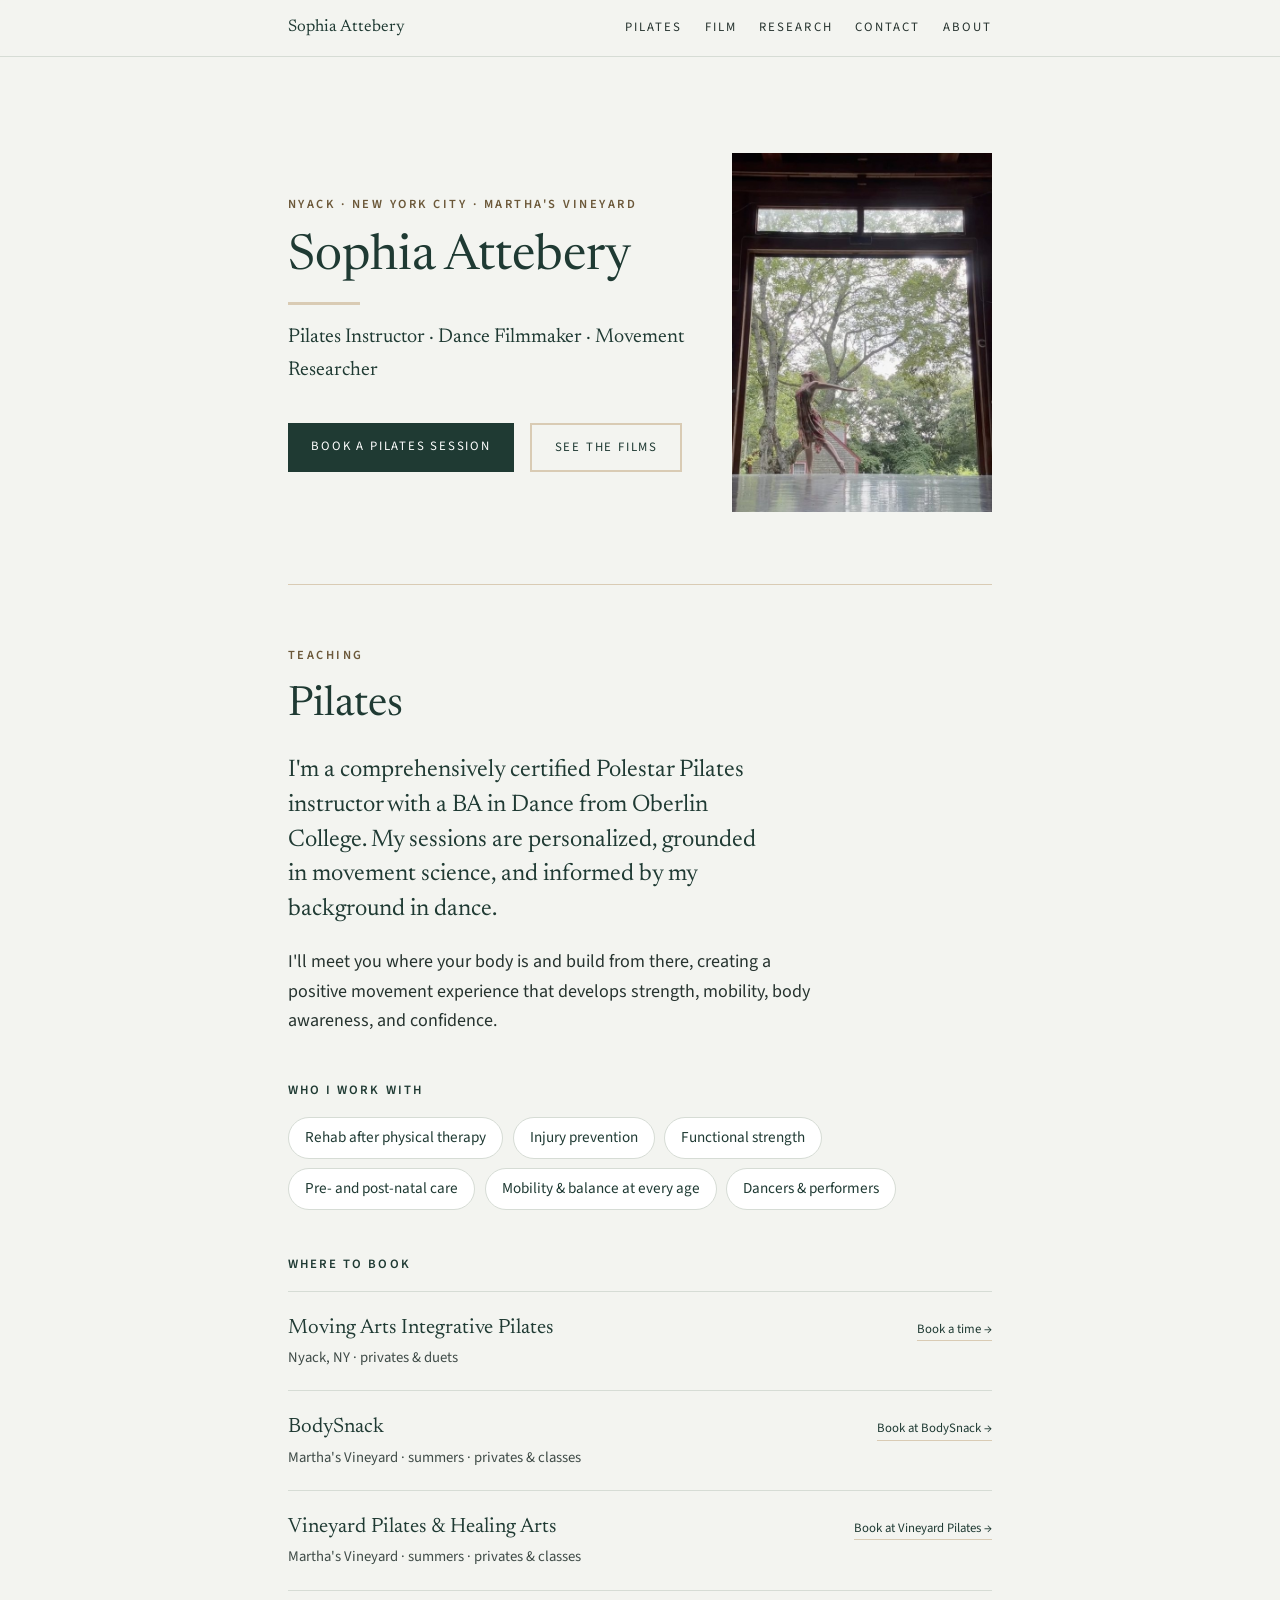
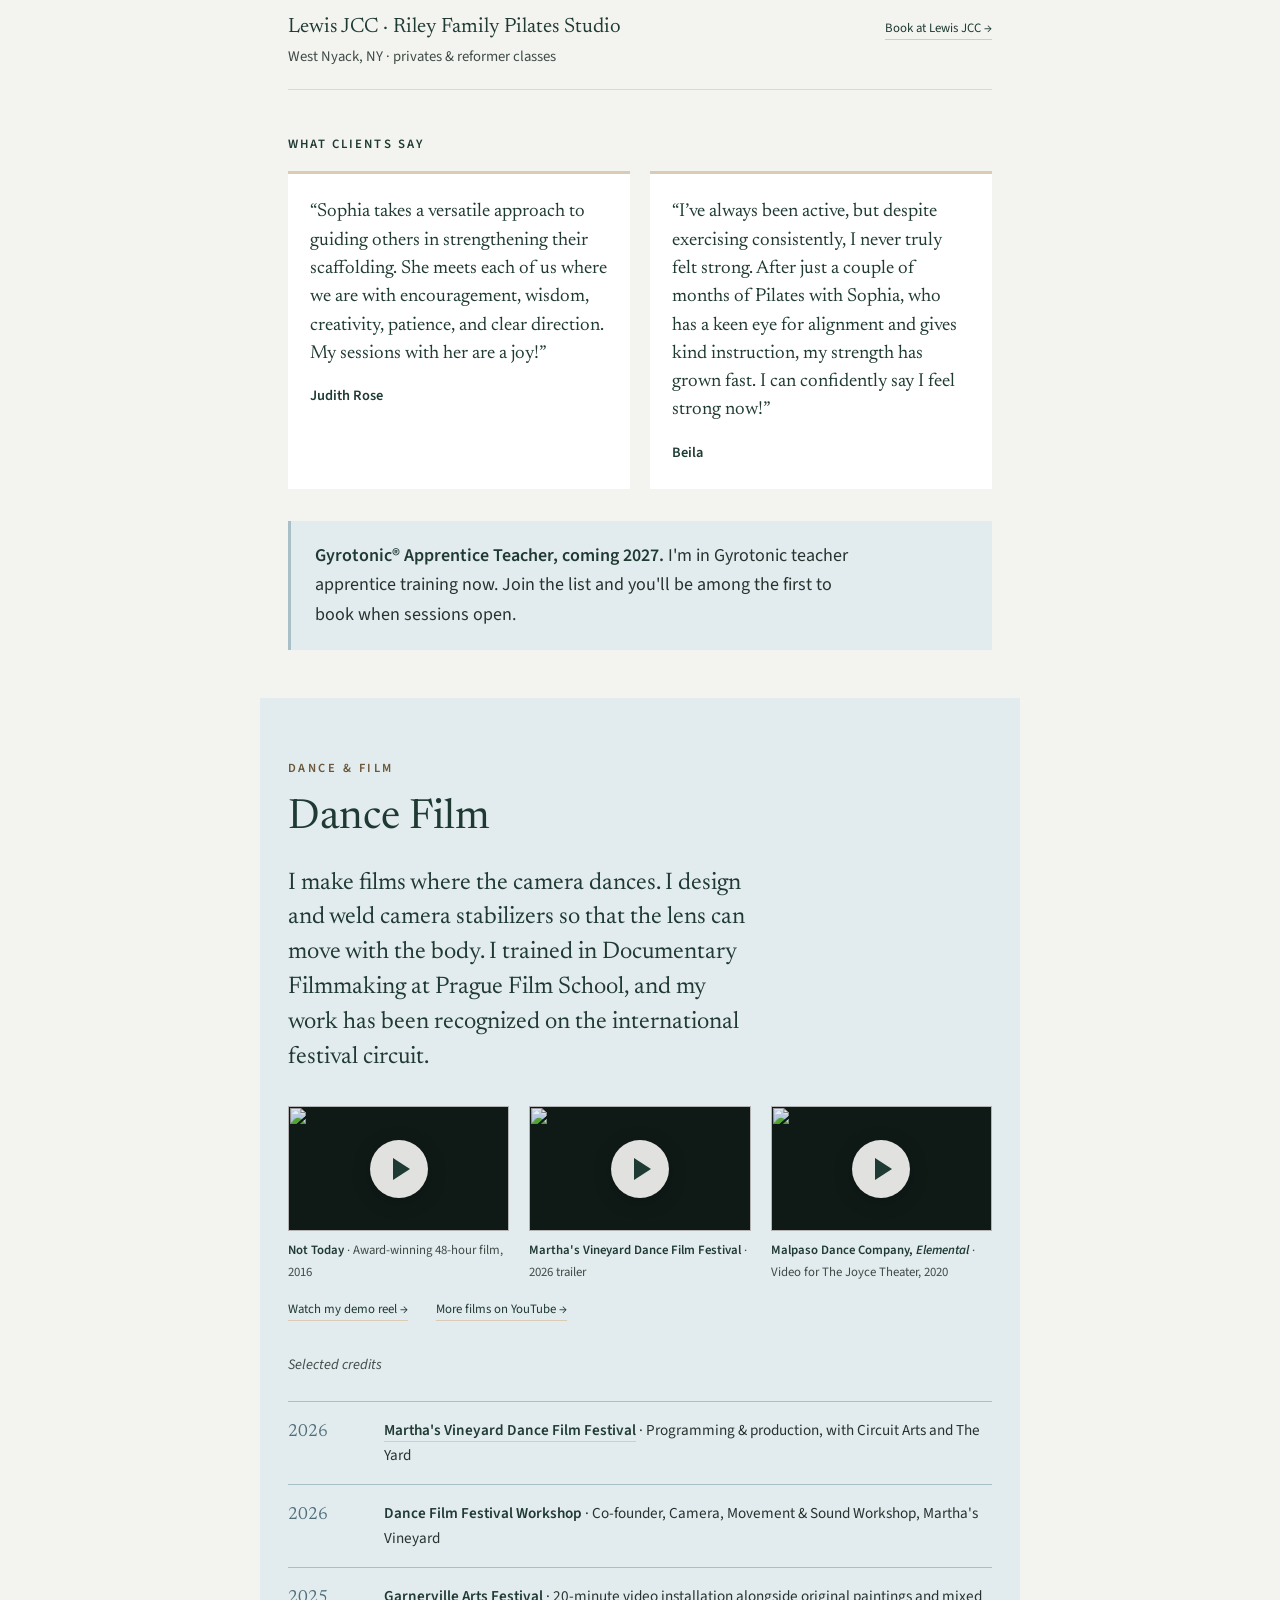
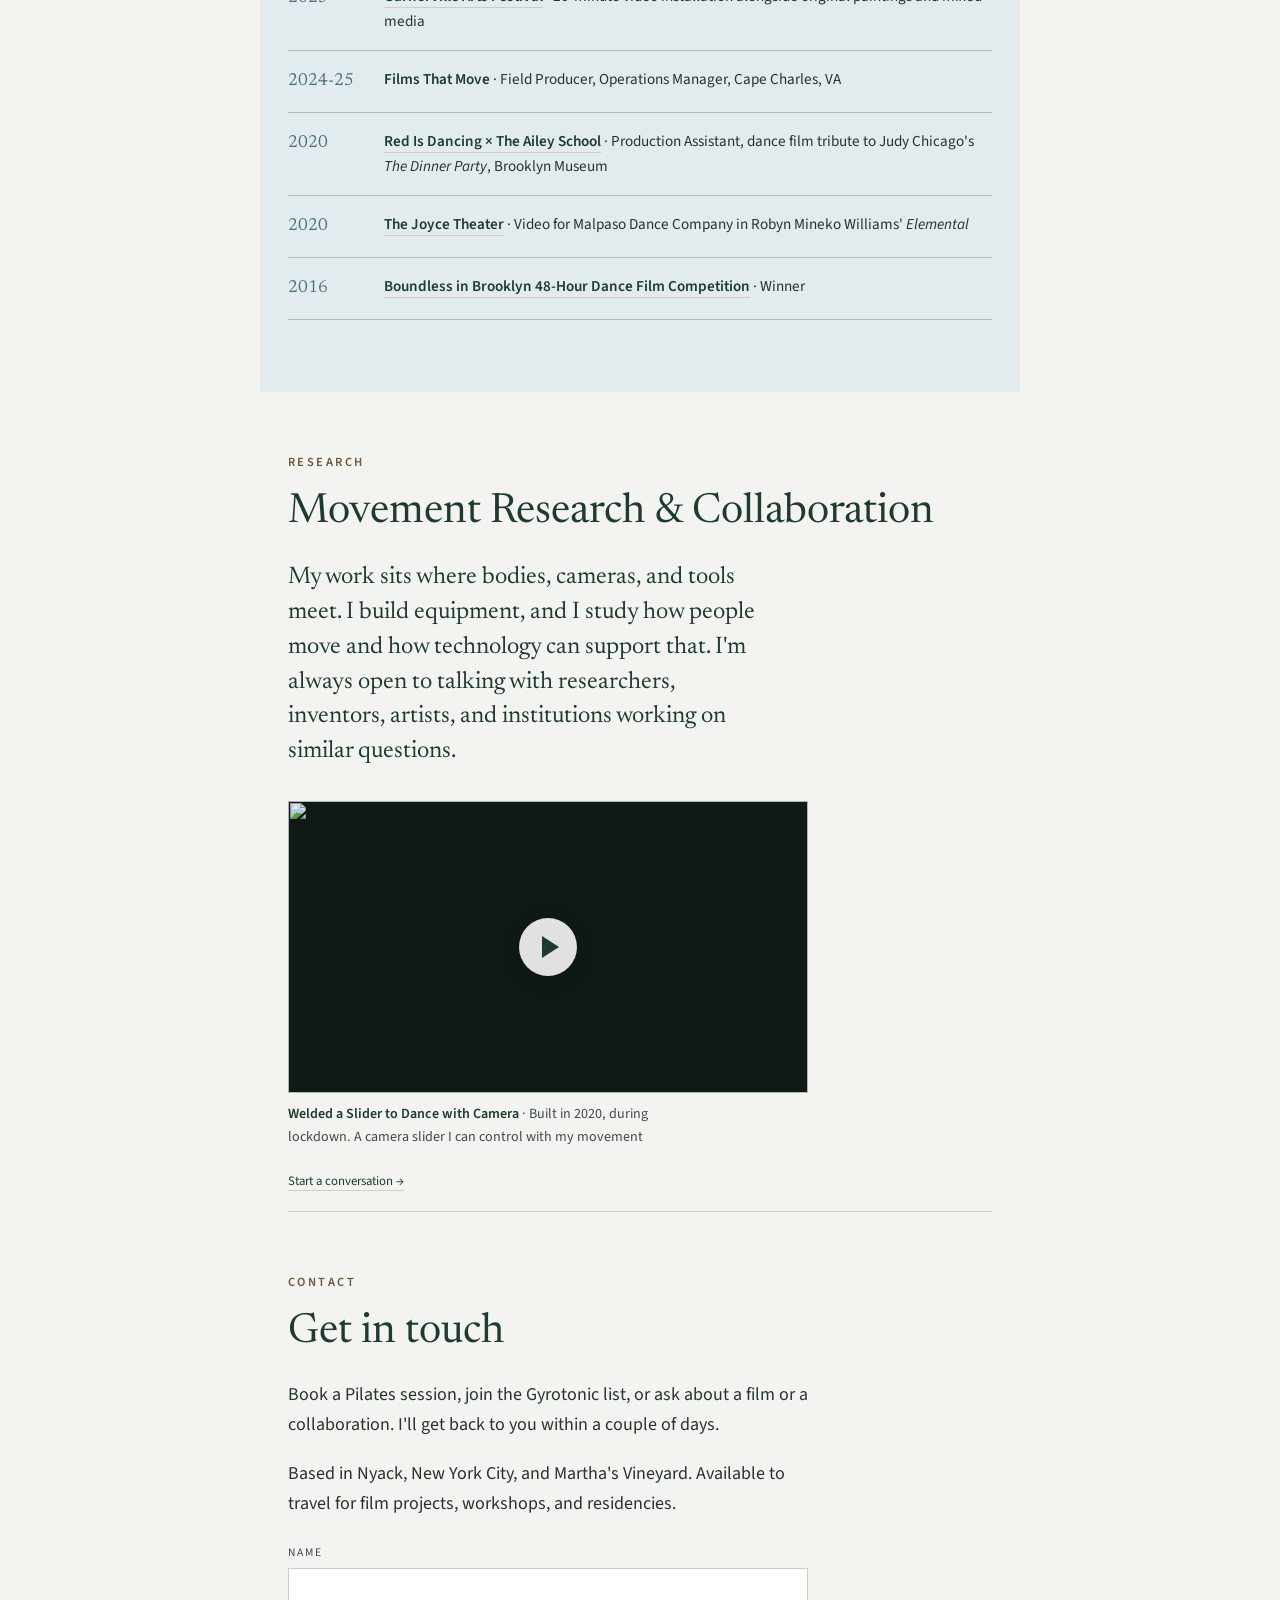
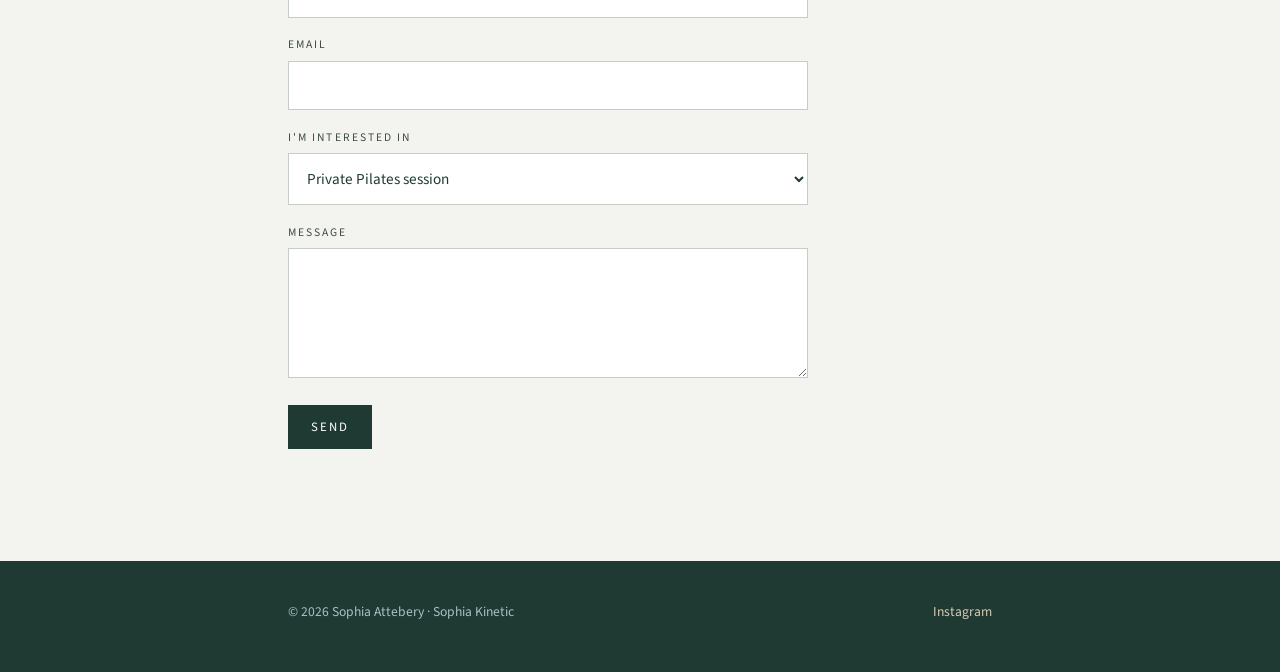
==== index.html @ 41b7992c "Swap Not Today and Malpaso" ====
<!DOCTYPE html>
<html lang="en">
<head>
<meta charset="UTF-8">
<meta name="viewport" content="width=device-width, initial-scale=1.0">
<title>Sophia Attebery | Dancer, Pilates Instructor & Dance Filmmaker</title>
<meta name="description" content="Sophia Attebery is a dancer, Pilates instructor, and award-winning dance filmmaker in Nyack, NY. Private Pilates sessions, Gyrotonic coming 2027, dance film, and movement research.">
<meta property="og:title" content="Sophia Attebery | Sophia Kinetic">
<meta property="og:description" content="Dancer, Pilates instructor, and dance filmmaker based in Nyack, New York City, and Martha's Vineyard.">
<meta property="og:url" content="https://sophiakinetic.com">
<meta property="og:type" content="website">
<link rel="preconnect" href="https://fonts.googleapis.com">
<link href="https://fonts.googleapis.com/css2?family=Newsreader:ital,opsz,wght@0,6..72,400;0,6..72,500;1,6..72,400&family=Source+Sans+3:wght@400;500;600&display=swap" rel="stylesheet">
<style>
  :root {
    --ink: #1F3A33;
    --ink-soft: #26332F;
    --ink-dim: #3F4B47;
    --ground: #F3F4F0;
    --ground-raised: #E8ECE6;
    --brass: #1F3A33;
    --fog: #A9BFC7;
    --fog-deep: #4E6E79;
    --sand-light: #EFE7DA;
    --sand-deep: #6B5839;
    --fog-light: #E2EBEE;
    --sand: #D9CBB4;
    --rule: #D6DCD5;
  }
  * { box-sizing: border-box; margin: 0; padding: 0; }
  html { scroll-behavior: smooth; }
  body {
    font-size: 18px;
    background: var(--ground);
    color: var(--ink);
    font-family: 'Source Sans 3', sans-serif;
    font-weight: 400;
    line-height: 1.65;
    -webkit-font-smoothing: antialiased;
  }
  a { color: inherit; }
  nav {
    position: sticky; top: 0; z-index: 10;
    background: rgba(243,244,240,0.94);
    backdrop-filter: blur(6px);
    border-bottom: 1px solid var(--rule);
  }
  .nav-inner {
    max-width: 760px; margin: 0 auto;
    padding: 0.9rem 1.75rem;
    display: flex; justify-content: space-between; align-items: baseline; gap: 1rem;
  }
  .wordmark {
    font-family: 'Newsreader', serif; 
    font-size: 1.05rem; text-decoration: none; color: var(--ink);
  }
  .nav-links { display: flex; gap: 1.4rem; flex-wrap: wrap; }
  .nav-links a {
    font-size: 0.8rem; letter-spacing: 0.16em; text-transform: uppercase;
    color: var(--ink-soft); text-decoration: none; transition: color 0.2s;
  }
  .nav-links a:hover { color: var(--brass); }
  .page { max-width: 760px; margin: 0 auto; padding: 0 1.75rem 6rem; }
  header.hero { padding: 6rem 0 4.5rem; }
  header.hero h1::after { content: ""; display: block; width: 72px; height: 3px; margin-top: 1.1rem; background: var(--sand); }
  .eyebrow {
    font-size: 0.78rem; letter-spacing: 0.2em; text-transform: uppercase; font-weight: 600;
    color: var(--sand-deep); margin-bottom: 1.1rem;
  }
  h1 {
    font-family: 'Newsreader', serif; font-weight: 400; 
    font-size: clamp(2.4rem, 7vw, 3.6rem); line-height: 1.05; margin-bottom: 1rem;
  }
  .roles { font-family: 'Newsreader', serif; font-size: 1.25rem; color: var(--ink); margin-bottom: 2.25rem; }
  .tagline { font-size: 1.1rem; color: var(--ink-soft); max-width: 46ch; margin-bottom: 2.25rem; }
  .cta-row { display: flex; gap: 1rem; flex-wrap: wrap; }
  .btn {
    display: inline-block; padding: 0.75rem 1.4rem;
    font-size: 0.8rem; letter-spacing: 0.14em; text-transform: uppercase;
    text-decoration: none; border: 1px solid var(--ink); color: var(--ink);
    transition: background 0.2s, color 0.2s;
  }
  .btn.solid { background: var(--ink); color: #fff; }
  .btn:not(.solid) { border-color: var(--sand); border-width: 2px; }
  .btn:hover { background: #2E5248; color: #fff; border-color: #2E5248; }
  section { border-top: 1px solid var(--sand); padding: 3.75rem 0 1rem; scroll-margin-top: 3.5rem; }
  h2 {
    font-family: 'Newsreader', serif;  font-weight: 400;
    font-size: clamp(2rem, 5vw, 2.6rem); line-height: 1.1; margin-bottom: 1.5rem;
  }
  section p { color: var(--ink-soft); max-width: 60ch; margin-bottom: 1.25rem; }
  .focus-list {
    list-style: none; display: grid; grid-template-columns: repeat(auto-fit, minmax(210px, 1fr));
    gap: 0.6rem 2rem; margin: 1.75rem 0 2.25rem;
  }
  .focus-list li { font-size: 0.92rem; color: var(--ink-soft); padding-left: 1.1rem; position: relative; }
  .focus-list li::before { content: "·"; position: absolute; left: 0; color: var(--sand-deep); font-weight: 600; }
  .where { display: grid; gap: 0; margin-bottom: 2rem; }
  .where-row {
    display: flex; justify-content: space-between; align-items: baseline; gap: 1.5rem;
    padding: 1.25rem 0; border-bottom: 1px solid var(--rule);
  }
  .where-row:first-child { border-top: 1px solid var(--rule); }
  .where-name { font-family: 'Newsreader', serif; font-size: 1.1rem; }
  .where-meta { font-size: 0.85rem; color: var(--ink-dim); }
  .text-link {
    font-size: 0.8rem; color: var(--brass); text-decoration: none; white-space: nowrap;
    border-bottom: 1px solid var(--sand); transition: color 0.2s, border-color 0.2s;
  }
  .text-link:hover { color: var(--ink); border-color: var(--ink); }
  .note {
    background: var(--fog-light); border-left: 3px solid var(--fog);
    padding: 1.25rem 1.5rem; margin: 1.5rem 0 2rem;
  }
  .note p { margin: 0; }
  .credits { list-style: none; margin: 1.5rem 0 2rem; }
  .credits li {
    display: flex; gap: 1.5rem; padding: 1rem 0; border-bottom: 1px solid var(--rule);
  }
  .credits li:first-child { border-top: 1px solid var(--rule); }
  .credit-year { font-family: 'Newsreader', serif; color: var(--fog-deep); min-width: 4.5rem; flex-shrink: 0; }
  .credit-text { color: var(--ink-soft); font-size: 0.95rem; }
  .credit-text strong { font-weight: 600; color: var(--ink); }
  #film { background: var(--fog-light); margin: 0 -1.75rem; padding-left: 1.75rem; padding-right: 1.75rem; padding-bottom: 2.5rem; border-top: none; }
  #film .credits li { border-color: var(--fog); }
  #research { border-top: none; }
  .testimonials { display: grid; grid-template-columns: repeat(auto-fit, minmax(210px, 1fr)); gap: 1.25rem; margin: 0 0 2rem; }
  .quote { margin: 0; padding: 1.5rem 1.4rem; background: #fff; border-top: 3px solid var(--sand); }
  .quote blockquote { font-family: 'Newsreader', serif; font-size: 1.08rem; line-height: 1.5; color: var(--ink); margin-bottom: 1rem; }
  .quote figcaption { font-size: 0.82rem; color: var(--ink-dim); }
  .collab { border-top: 1px solid var(--sand); padding-top: 2rem; margin-top: 2.5rem; scroll-margin-top: 4rem; }
  .collab h3 { font-family: 'Newsreader', serif; font-weight: 400; font-size: 1.35rem; margin-bottom: 0.6rem; }
  .ways { list-style: none; display: grid; grid-template-columns: repeat(auto-fit, minmax(190px, 1fr)); gap: 1.25rem; margin: 1.25rem 0 1.5rem; }
  .ways strong { display: block; font-family: 'Newsreader', serif; font-weight: 500; font-size: 1.05rem; color: var(--ink); margin-bottom: 0.2rem; }
  .ways span { color: var(--ink-soft); font-size: 0.9rem; }
  .media-slot { aspect-ratio: 16 / 9; background: var(--fog-light); border: 1px dashed var(--fog); display: flex; align-items: center; justify-content: center; color: var(--ink-dim); font-size: 0.9rem; margin: 0.5rem 0 1.5rem; }
  #research { border-top: none; }
  .hero-grid { display: grid; grid-template-columns: 1fr 260px; gap: 2.5rem; align-items: center; }
  @media (min-width: 701px) { .hero-grid h1 { font-size: 3.1rem; white-space: nowrap; } }
  .hero-video { width: 100%; aspect-ratio: 580 / 800; object-fit: cover; display: block; background: var(--fog-light); }
  .vert { aspect-ratio: 9 / 16; width: 100%; background: var(--fog-light); overflow: hidden; }
  .vert iframe, .wide iframe { width: 100%; height: 100%; border: 0; display: block; }
  .wide { aspect-ratio: 16 / 9; width: 100%; background: #0f1a17; }
  .film-feature { margin: 2rem 0 1rem; max-width: 520px; }
  .film-caption { font-size: 0.88rem; color: var(--ink-dim); margin: 0.6rem 0 0; }
  .film-caption strong { color: var(--ink); font-weight: 600; }
  .film-row { display: grid; grid-template-columns: repeat(3, 1fr); gap: 1.25rem; margin: 2rem 0 1.5rem; }
  .film-row .film-caption { font-size: 0.8rem; }
  .film-grid { display: grid; grid-template-columns: repeat(2, 1fr); gap: 1.75rem 1.5rem; margin: 2rem 0 2.5rem; }
  .pilates-grid { display: grid; grid-template-columns: 1fr 150px; gap: 2.5rem; align-items: start; }
  @media (max-width: 700px) {
    .hero-grid, .pilates-grid { grid-template-columns: 1fr; gap: 2rem; }
    .hero-grid .vert { max-width: 260px; }
    .hero-video { max-width: 420px; }
    .pilates-grid .vert { max-width: 220px; }
    .film-grid { grid-template-columns: 1fr; }
    .film-row { grid-template-columns: 1fr; }
  }
  form { display: grid; gap: 1.1rem; max-width: 520px; margin-top: 1.5rem; }
  label { font-size: 0.72rem; letter-spacing: 0.18em; text-transform: uppercase; color: var(--ink-dim); display: block; margin-bottom: 0.4rem; }
  input, select, textarea {
    width: 100%; background: #fff; color: var(--ink);
    border: 1px solid #C5CDC6; padding: 0.8rem 0.9rem;
    font-family: 'Source Sans 3', sans-serif; font-weight: 400; font-size: 0.95rem;
  }
  input:focus, select:focus, textarea:focus { outline: 2px solid var(--fog); border-color: var(--ink); }
  textarea { min-height: 130px; resize: vertical; }
  button[type=submit] { cursor: pointer; justify-self: start; font-family: 'Source Sans 3', sans-serif; }
  .hidden { display: none; }
  .footer-band { background: var(--ink); }
  footer {
    max-width: 760px; margin: 0 auto; padding: 2.5rem 1.75rem 3rem;
    display: flex; justify-content: space-between; gap: 1rem; flex-wrap: wrap;
    font-size: 0.85rem; color: var(--fog);
  }
  footer a { color: var(--sand); text-decoration: none; }
  footer a:hover { color: #fff; }
  .wordmark { white-space: nowrap; }
  @media (max-width: 560px) {
    .nav-inner { flex-direction: column; align-items: flex-start; gap: 0.35rem; }
    .nav-links { gap: 0.9rem; }
    .nav-links a { font-size: 0.72rem; letter-spacing: 0.12em; }
    .where-row { flex-direction: column; gap: 0.4rem; }
    header.hero { padding: 4rem 0 3.5rem; }
  }
  h2.boxed { display: inline-block; border: 1.5px solid var(--ink); padding: 0.25em 0.7em 0.3em; }
  .lead { font-family: 'Newsreader', serif; font-size: clamp(1.25rem, 2.6vw, 1.5rem); line-height: 1.45; color: var(--ink) !important; max-width: 36ch !important; }
  .subhead { font-size: 0.8rem; letter-spacing: 0.16em; text-transform: uppercase; font-weight: 600; color: var(--ink); margin: 2.75rem 0 1rem; }
  .focus-list { display: flex !important; flex-wrap: wrap; gap: 0.6rem !important; margin: 0 0 1rem !important; }
  .focus-list li { padding: 0.45rem 1rem !important; background: #fff; border: 1px solid var(--rule); border-radius: 999px; font-size: 0.95rem !important; color: var(--ink) !important; }
  .focus-list li::before { content: none !important; }
  .where-name { font-size: 1.3rem !important; }
  .where-meta { font-size: 0.92rem !important; }
  .quote blockquote { font-size: 1.18rem !important; }
  .quote figcaption { font-weight: 600; color: var(--ink) !important; font-size: 0.9rem !important; }
  .credit-year { font-size: 1.1rem; }
  .vthumb { position: relative; display: block; width: 100%; aspect-ratio: 16 / 9; padding: 0; border: 0; background: #0f1a17; cursor: pointer; overflow: hidden; }
  .vthumb img { width: 100%; height: 100%; object-fit: cover; display: block; transition: transform 0.4s, opacity 0.3s; opacity: 0.92; }
  .vthumb:hover img, .vthumb:focus-visible img { transform: scale(1.04); opacity: 1; }
  .vthumb .play { position: absolute; left: 50%; top: 50%; width: 58px; height: 58px; margin: -29px 0 0 -29px; border-radius: 50%; background: rgba(243,244,240,0.92); box-shadow: 0 4px 18px rgba(0,0,0,0.25); }
  .vthumb .play::after { content: ""; position: absolute; left: 23px; top: 18px; border-style: solid; border-width: 11px 0 11px 17px; border-color: transparent transparent transparent var(--ink); }
  .vthumb:focus-visible { outline: 3px solid var(--fog); outline-offset: 3px; }
  #lb { position: fixed; inset: 0; z-index: 100; background: rgba(10,20,17,0.9); display: flex; align-items: center; justify-content: center; padding: 4vw; }
  #lb[hidden] { display: none; }
  .lb-frame { width: min(94vw, 150vh); aspect-ratio: 16 / 9; }
  .lb-frame iframe { width: 100%; height: 100%; border: 0; display: block; }
  .lb-close { position: absolute; top: 1rem; right: 1.25rem; background: none; border: 0; color: #fff; font-size: 2.4rem; line-height: 1; cursor: pointer; padding: 0.25rem 0.5rem; }
</style>
</head>
<body>
  <nav>
    <div class="nav-inner">
      <a class="wordmark" href="#top">Sophia Attebery</a>
      <div class="nav-links">
        <a href="#pilates">Pilates</a>
        <a href="#film">Film</a>
        <a href="#research">Research</a>
        <a href="#contact">Contact</a>
        <a href="about.html">About</a>
      </div>
    </div>
  </nav>

  <div class="page" id="top">
    <header class="hero">
      <div class="hero-grid">
      <div>
      <div class="eyebrow">Nyack · New York City · Martha's Vineyard</div>
      <h1>Sophia Attebery</h1>
      <p class="roles">Pilates Instructor · Dance Filmmaker · Movement Researcher</p>
      <div class="cta-row">
        <a class="btn solid" href="https://calendar.app.google/jEEsgBt4vqy11WYi9" target="_blank" rel="noopener">Book a Pilates session</a>
        <a class="btn" href="#film">See the films</a>
      </div>
      </div>
      <video class="hero-video" src="hero-loop-tall.mp4" poster="hero-poster-tall.jpg" autoplay muted loop playsinline preload="auto" aria-label="Sophia dancing in an open barn doorway"></video>
      </div>
    </header>

    <section id="pilates">
      <div class="eyebrow">Teaching</div>
      <h2>Pilates</h2>
      <div>
        <div>
      <p class="lead">I'm a comprehensively certified Polestar Pilates instructor with a BA in Dance from Oberlin College. My sessions are personalized, grounded in movement science, and informed by my background in dance.</p>
      <p>I'll meet you where your body is and build from there, creating a positive movement experience that develops strength, mobility, body awareness, and confidence.</p>
        </div>
      </div>
      <h3 class="subhead">Who I work with</h3>
      <ul class="focus-list">
        <li>Rehab after physical therapy</li>
        <li>Injury prevention</li>
        <li>Functional strength</li>
        <li>Pre- and post-natal care</li>
        <li>Mobility &amp; balance at every age</li>
        <li>Dancers &amp; performers</li>
      </ul>
      <h3 class="subhead">Where to book</h3>
      <div class="where">
        <div class="where-row">
          <div>
            <div class="where-name">Moving Arts Integrative Pilates</div>
            <div class="where-meta">Nyack, NY · privates &amp; duets</div>
          </div>
          <a class="text-link" href="https://calendar.app.google/jEEsgBt4vqy11WYi9" target="_blank" rel="noopener">Book a time →</a>
        </div>
        <div class="where-row">
          <div>
            <div class="where-name">BodySnack</div>
            <div class="where-meta">Martha's Vineyard · summers · privates &amp; classes</div>
          </div>
          <a class="text-link" href="https://www.bodysnack.net/sessions" target="_blank" rel="noopener">Book at BodySnack →</a>
        </div>
        <div class="where-row">
          <div>
            <div class="where-name">Vineyard Pilates &amp; Healing Arts</div>
            <div class="where-meta">Martha's Vineyard · summers · privates &amp; classes</div>
          </div>
          <a class="text-link" href="https://www.vineyardpilates.com" target="_blank" rel="noopener">Book at Vineyard Pilates →</a>
        </div>
        <div class="where-row">
          <div>
            <div class="where-name">Lewis JCC · Riley Family Pilates Studio</div>
            <div class="where-meta">West Nyack, NY · privates &amp; reformer classes</div>
          </div>
          <a class="text-link" href="https://jccrockland.org/pilates_rate_card" target="_blank" rel="noopener">Book at Lewis JCC →</a>
        </div>
      </div>
      <h3 class="subhead">What clients say</h3>
      <div class="testimonials">
        <figure class="quote">
          <blockquote>&ldquo;Sophia takes a versatile approach to guiding others in strengthening their scaffolding. She meets each of us where we are with encouragement, wisdom, creativity, patience, and clear direction. My sessions with her are a joy!&rdquo;</blockquote>
          <figcaption>Judith Rose</figcaption>
        </figure>
        <figure class="quote">
          <blockquote>&ldquo;I&rsquo;ve always been active, but despite exercising consistently, I never truly felt strong. After just a couple of months of Pilates with Sophia, who has a keen eye for alignment and gives kind instruction, my strength has grown fast. I can confidently say I feel strong now!&rdquo;</blockquote>
          <figcaption>Beila</figcaption>
        </figure>
      </div>
      <div class="note">
        <p><strong style="font-weight:600;color:var(--ink)">Gyrotonic® Apprentice Teacher, coming 2027.</strong> I'm in Gyrotonic teacher apprentice training now. Join the list and you'll be among the first to book when sessions open.</p>
      </div>
    </section>

    <section id="film">
      <div class="eyebrow">Dance &amp; Film</div>
      <h2>Dance Film</h2>
      <p class="lead">I make films where the camera dances. I design and weld camera stabilizers so that the lens can move with the body. I trained in Documentary Filmmaking at Prague Film School, and my work has been recognized on the international festival circuit.</p>
      <div class="film-row">
        <div><button class="vthumb" data-id="45dHlHgkWAM" aria-label="Play Not Today"><img src="https://i.ytimg.com/vi/45dHlHgkWAM/hqdefault.jpg" alt="" loading="lazy"><span class="play"></span></button><p class="film-caption"><strong>Not Today</strong> · Award-winning 48-hour film, 2016</p></div>
        <div><button class="vthumb" data-id="gNswLLQeteg" aria-label="Play Martha's Vineyard Dance Film Festival 2026 Trailer"><img src="https://i.ytimg.com/vi/gNswLLQeteg/hqdefault.jpg" alt="" loading="lazy"><span class="play"></span></button><p class="film-caption"><strong>Martha's Vineyard Dance Film Festival</strong> · 2026 trailer</p></div>
        <div><button class="vthumb" data-id="1Brkbp_Kgeg" aria-label="Play Malpaso Dance Company in Robyn Mineko Williams' Elemental"><img src="https://i.ytimg.com/vi/1Brkbp_Kgeg/hqdefault.jpg" alt="" loading="lazy"><span class="play"></span></button><p class="film-caption"><strong>Malpaso Dance Company, <em>Elemental</em></strong> · Video for The Joyce Theater, 2020</p></div>
      </div>
      <p style="margin:-0.5rem 0 2rem; display:flex; gap:1.75rem; flex-wrap:wrap"><a class="text-link" href="https://www.youtube.com/watch?v=BCrD4YyXm7Y" target="_blank" rel="noopener">Watch my demo reel →</a><a class="text-link" href="https://www.youtube.com/@sophiaattebery" target="_blank" rel="noopener">More films on YouTube →</a></p>
      <p style="font-style:italic;font-size:0.9rem;color:var(--ink-dim);margin:0 0 0.6rem">Selected credits</p>
      <ul class="credits">
        <li><span class="credit-year">2026</span><span class="credit-text"><strong><a href="https://www.youtube.com/watch?v=gNswLLQeteg" target="_blank" rel="noopener" style="text-decoration:none;border-bottom:1px solid var(--sand)">Martha's Vineyard Dance Film Festival</a></strong> · Programming &amp; production, with Circuit Arts and The Yard</span></li>
        <li><span class="credit-year">2026</span><span class="credit-text"><strong>Dance Film Festival Workshop</strong> · Co-founder, Camera, Movement &amp; Sound Workshop, Martha's Vineyard</span></li>
        <li><span class="credit-year">2025</span><span class="credit-text"><strong><a href="https://www.youtube.com/watch?v=C96BIDiPN9c" target="_blank" rel="noopener" style="text-decoration:none;border-bottom:1px solid var(--sand)">Garnerville Arts Festival</a></strong> · 20-minute video installation alongside original paintings and mixed media</span></li>
        <li><span class="credit-year">2024-25</span><span class="credit-text"><strong>Films That Move</strong> · Field Producer, Operations Manager, Cape Charles, VA</span></li>
        <li><span class="credit-year">2020</span><span class="credit-text"><strong><a href="https://www.youtube.com/watch?v=SDiLIuokOUA" target="_blank" rel="noopener" style="text-decoration:none;border-bottom:1px solid var(--sand)">Red Is Dancing × The Ailey School</a></strong> · Production Assistant, dance film tribute to Judy Chicago's <em>The Dinner Party</em>, Brooklyn Museum</span></li>
        <li><span class="credit-year">2020</span><span class="credit-text"><strong><a href="https://www.youtube.com/watch?v=1Brkbp_Kgeg" target="_blank" rel="noopener" style="text-decoration:none;border-bottom:1px solid var(--sand)">The Joyce Theater</a></strong> · Video for Malpaso Dance Company in Robyn Mineko Williams' <em>Elemental</em></span></li>
        <li><span class="credit-year">2016</span><span class="credit-text"><strong><a href="https://www.youtube.com/watch?v=45dHlHgkWAM" target="_blank" rel="noopener" style="text-decoration:none;border-bottom:1px solid var(--sand)">Boundless in Brooklyn 48-Hour Dance Film Competition</a></strong> · Winner</span></li>
      </ul>
    </section>

    <section id="research">
      <div class="eyebrow">Research</div>
      <h2>Movement Research &amp; Collaboration</h2>
      <p class="lead">My work sits where bodies, cameras, and tools meet. I build equipment, and I study how people move and how technology can support that. I'm always open to talking with researchers, inventors, artists, and institutions working on similar questions.</p>
      <div class="film-feature">
        <button class="vthumb" data-id="TrdNuLnmQZw" aria-label="Play Welded a Slider to Dance with Camera"><img src="https://i.ytimg.com/vi/TrdNuLnmQZw/hqdefault.jpg" alt="" loading="lazy"><span class="play"></span></button>
        <p class="film-caption"><strong>Welded a Slider to Dance with Camera</strong> · Built in 2020, during lockdown. A camera slider I can control with my movement</p>
      </div>
      <a class="text-link" href="#contact">Start a conversation →</a>
    </section>

    <section id="contact">
      <div class="eyebrow">Contact</div>
      <h2>Get in touch</h2>
      <p>Book a Pilates session, join the Gyrotonic list, or ask about a film or a collaboration. I'll get back to you within a couple of days.</p>
      <p>Based in Nyack, New York City, and Martha's Vineyard. Available to travel for film projects, workshops, and residencies.</p>
      <form name="contact" method="POST" data-netlify="true" netlify-honeypot="bot-field" action="/?sent=1#contact">
        <input type="hidden" name="form-name" value="contact">
        <p class="hidden"><label>Leave blank <input name="bot-field"></label></p>
        <div><label for="name">Name</label><input id="name" name="name" required></div>
        <div><label for="email">Email</label><input id="email" type="email" name="email" required></div>
        <div>
          <label for="topic">I'm interested in</label>
          <select id="topic" name="topic">
            <option>Private Pilates session</option>
            <option>Gyrotonic waitlist</option>
            <option>Dance film / commission</option>
            <option>Collaboration</option>
            <option>Something else</option>
          </select>
        </div>
        <div><label for="message">Message</label><textarea id="message" name="message"></textarea></div>
        <button class="btn solid" type="submit">Send</button>
      </form>
    </section>
  </div>

  <div class="footer-band"><footer>
    <span>© 2026 Sophia Attebery · Sophia Kinetic</span>
    <span><a href="https://www.instagram.com/sophikinetic/" target="_blank" rel="noopener">Instagram</a></span>
  </footer></div>
  <div id="lb" hidden><button class="lb-close" aria-label="Close video">&times;</button><div class="lb-frame"></div></div>
  <script>
  { const v=document.querySelector('.hero-video');
    if (v) {
      if (window.matchMedia('(prefers-reduced-motion: reduce)').matches) { v.removeAttribute('autoplay'); v.pause(); }
      else {
        v.muted = true; v.defaultMuted = true; v.setAttribute('muted','');
        const tryPlay = () => { if (v.paused) { const p = v.play(); if (p && p.catch) p.catch(()=>{}); } };
        tryPlay();
        v.addEventListener('loadeddata', tryPlay);
        v.addEventListener('canplay', tryPlay);
        ['pointerdown','touchstart','scroll','keydown'].forEach(e => window.addEventListener(e, tryPlay, {passive:true}));
        document.addEventListener('visibilitychange', () => { if (!document.hidden) tryPlay(); });
      }
    } }
  { const lb=document.getElementById('lb'), fr=lb.querySelector('.lb-frame');
    const close=()=>{lb.hidden=true; fr.innerHTML='';};
    document.querySelectorAll('.vthumb').forEach(b=>b.addEventListener('click',()=>{
      fr.innerHTML='<iframe src="https://www.youtube-nocookie.com/embed/'+b.dataset.id+'?autoplay=1&rel=0" title="Video player" allow="autoplay; encrypted-media; picture-in-picture; fullscreen" allowfullscreen></iframe>';
      lb.hidden=false; lb.querySelector('.lb-close').focus(); }));
    lb.addEventListener('click',e=>{ if(e.target===lb||e.target.classList.contains('lb-close')) close(); });
    document.addEventListener('keydown',e=>{ if(e.key==='Escape'&&!lb.hidden) close(); });
  }
  </script>
</body>
</html>
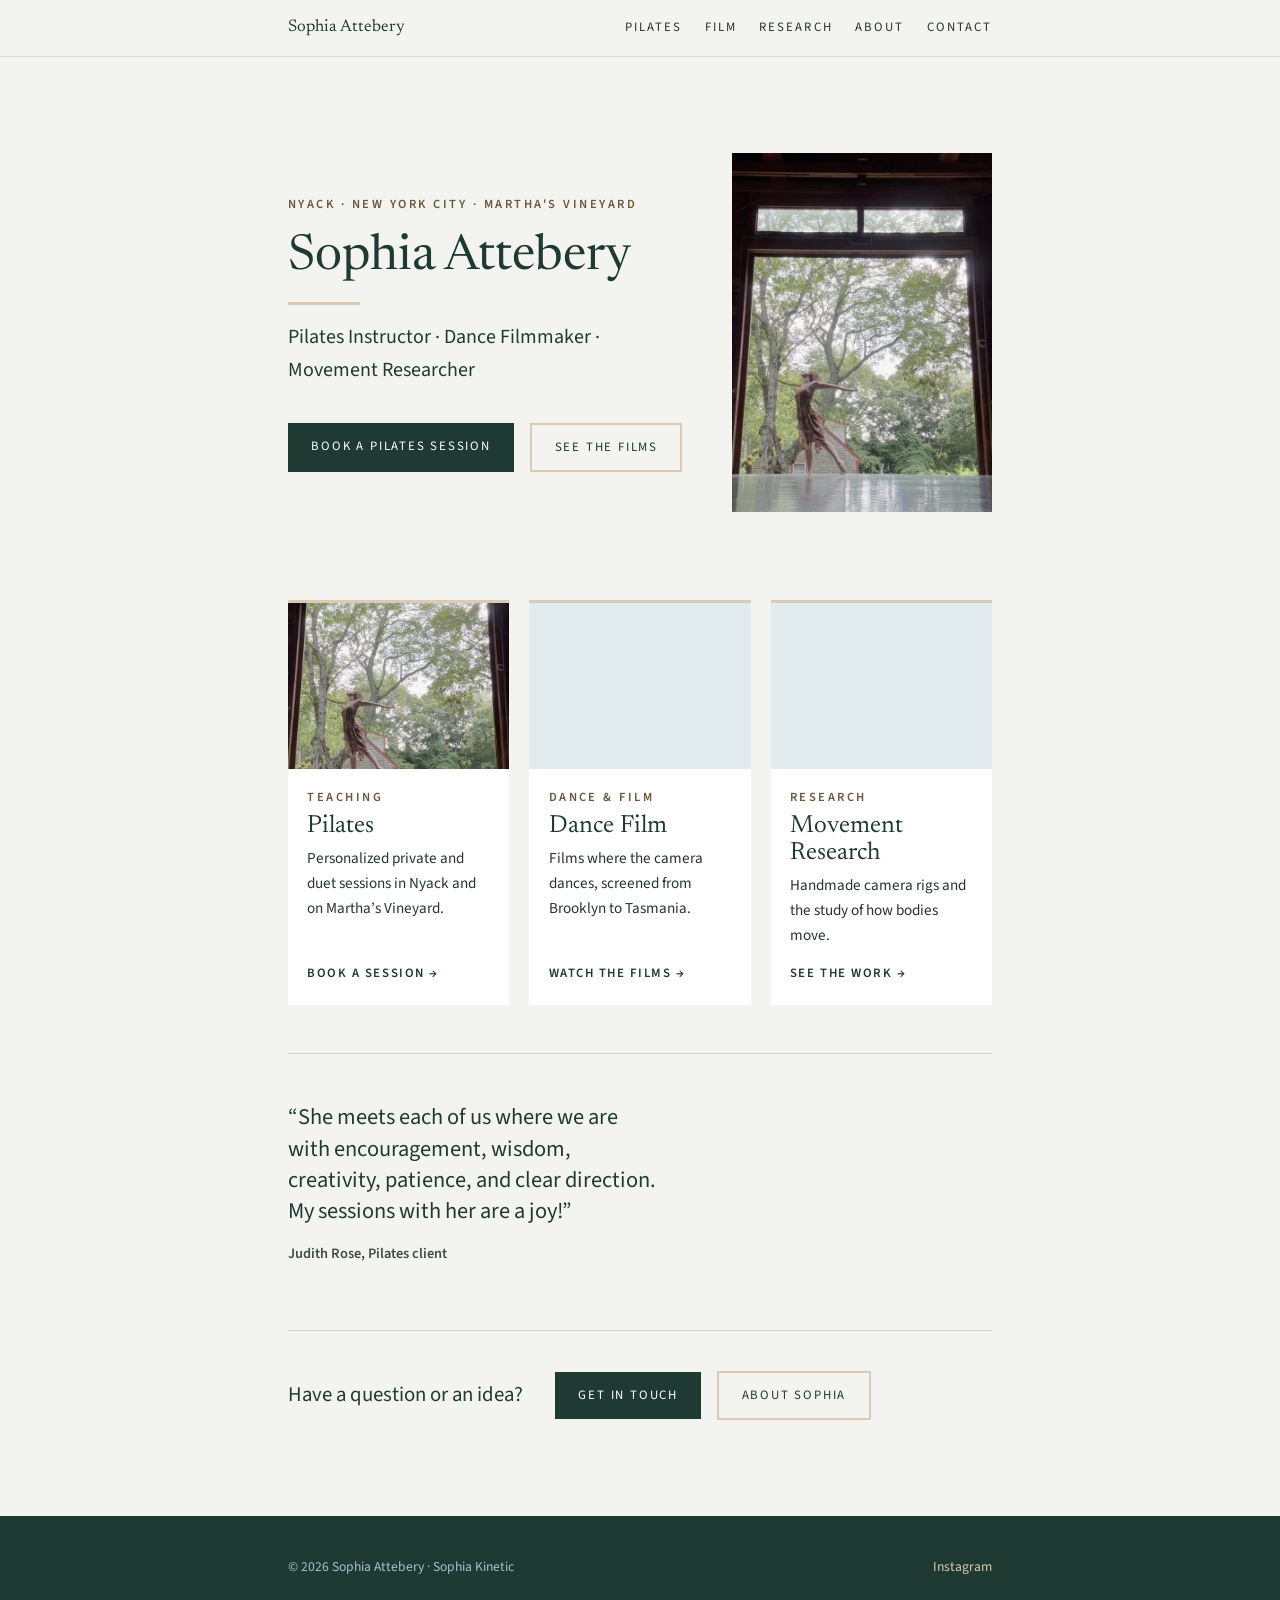
==== commit 15093c4c: "Split site into separate pages; plain Pilates list; one body font" ====
--- a/index.html
+++ b/index.html
@@ -3,7 +3,7 @@
 <head>
 <meta charset="UTF-8">
 <meta name="viewport" content="width=device-width, initial-scale=1.0">
-<title>Sophia Attebery | Dancer, Pilates Instructor & Dance Filmmaker</title>
+<title>Sophia Attebery | Dancer, Pilates Instructor &amp; Dance Filmmaker</title>
 <meta name="description" content="Sophia Attebery is a dancer, Pilates instructor, and award-winning dance filmmaker in Nyack, NY. Private Pilates sessions, Gyrotonic coming 2027, dance film, and movement research.">
 <meta property="og:title" content="Sophia Attebery | Sophia Kinetic">
 <meta property="og:description" content="Dancer, Pilates instructor, and dance filmmaker based in Nyack, New York City, and Martha's Vineyard.">
@@ -11,212 +11,18 @@
 <meta property="og:type" content="website">
 <link rel="preconnect" href="https://fonts.googleapis.com">
 <link href="https://fonts.googleapis.com/css2?family=Newsreader:ital,opsz,wght@0,6..72,400;0,6..72,500;1,6..72,400&family=Source+Sans+3:wght@400;500;600&display=swap" rel="stylesheet">
-<style>
-  :root {
-    --ink: #1F3A33;
-    --ink-soft: #26332F;
-    --ink-dim: #3F4B47;
-    --ground: #F3F4F0;
-    --ground-raised: #E8ECE6;
-    --brass: #1F3A33;
-    --fog: #A9BFC7;
-    --fog-deep: #4E6E79;
-    --sand-light: #EFE7DA;
-    --sand-deep: #6B5839;
-    --fog-light: #E2EBEE;
-    --sand: #D9CBB4;
-    --rule: #D6DCD5;
-  }
-  * { box-sizing: border-box; margin: 0; padding: 0; }
-  html { scroll-behavior: smooth; }
-  body {
-    font-size: 18px;
-    background: var(--ground);
-    color: var(--ink);
-    font-family: 'Source Sans 3', sans-serif;
-    font-weight: 400;
-    line-height: 1.65;
-    -webkit-font-smoothing: antialiased;
-  }
-  a { color: inherit; }
-  nav {
-    position: sticky; top: 0; z-index: 10;
-    background: rgba(243,244,240,0.94);
-    backdrop-filter: blur(6px);
-    border-bottom: 1px solid var(--rule);
-  }
-  .nav-inner {
-    max-width: 760px; margin: 0 auto;
-    padding: 0.9rem 1.75rem;
-    display: flex; justify-content: space-between; align-items: baseline; gap: 1rem;
-  }
-  .wordmark {
-    font-family: 'Newsreader', serif; 
-    font-size: 1.05rem; text-decoration: none; color: var(--ink);
-  }
-  .nav-links { display: flex; gap: 1.4rem; flex-wrap: wrap; }
-  .nav-links a {
-    font-size: 0.8rem; letter-spacing: 0.16em; text-transform: uppercase;
-    color: var(--ink-soft); text-decoration: none; transition: color 0.2s;
-  }
-  .nav-links a:hover { color: var(--brass); }
-  .page { max-width: 760px; margin: 0 auto; padding: 0 1.75rem 6rem; }
-  header.hero { padding: 6rem 0 4.5rem; }
-  header.hero h1::after { content: ""; display: block; width: 72px; height: 3px; margin-top: 1.1rem; background: var(--sand); }
-  .eyebrow {
-    font-size: 0.78rem; letter-spacing: 0.2em; text-transform: uppercase; font-weight: 600;
-    color: var(--sand-deep); margin-bottom: 1.1rem;
-  }
-  h1 {
-    font-family: 'Newsreader', serif; font-weight: 400; 
-    font-size: clamp(2.4rem, 7vw, 3.6rem); line-height: 1.05; margin-bottom: 1rem;
-  }
-  .roles { font-family: 'Newsreader', serif; font-size: 1.25rem; color: var(--ink); margin-bottom: 2.25rem; }
-  .tagline { font-size: 1.1rem; color: var(--ink-soft); max-width: 46ch; margin-bottom: 2.25rem; }
-  .cta-row { display: flex; gap: 1rem; flex-wrap: wrap; }
-  .btn {
-    display: inline-block; padding: 0.75rem 1.4rem;
-    font-size: 0.8rem; letter-spacing: 0.14em; text-transform: uppercase;
-    text-decoration: none; border: 1px solid var(--ink); color: var(--ink);
-    transition: background 0.2s, color 0.2s;
-  }
-  .btn.solid { background: var(--ink); color: #fff; }
-  .btn:not(.solid) { border-color: var(--sand); border-width: 2px; }
-  .btn:hover { background: #2E5248; color: #fff; border-color: #2E5248; }
-  section { border-top: 1px solid var(--sand); padding: 3.75rem 0 1rem; scroll-margin-top: 3.5rem; }
-  h2 {
-    font-family: 'Newsreader', serif;  font-weight: 400;
-    font-size: clamp(2rem, 5vw, 2.6rem); line-height: 1.1; margin-bottom: 1.5rem;
-  }
-  section p { color: var(--ink-soft); max-width: 60ch; margin-bottom: 1.25rem; }
-  .focus-list {
-    list-style: none; display: grid; grid-template-columns: repeat(auto-fit, minmax(210px, 1fr));
-    gap: 0.6rem 2rem; margin: 1.75rem 0 2.25rem;
-  }
-  .focus-list li { font-size: 0.92rem; color: var(--ink-soft); padding-left: 1.1rem; position: relative; }
-  .focus-list li::before { content: "·"; position: absolute; left: 0; color: var(--sand-deep); font-weight: 600; }
-  .where { display: grid; gap: 0; margin-bottom: 2rem; }
-  .where-row {
-    display: flex; justify-content: space-between; align-items: baseline; gap: 1.5rem;
-    padding: 1.25rem 0; border-bottom: 1px solid var(--rule);
-  }
-  .where-row:first-child { border-top: 1px solid var(--rule); }
-  .where-name { font-family: 'Newsreader', serif; font-size: 1.1rem; }
-  .where-meta { font-size: 0.85rem; color: var(--ink-dim); }
-  .text-link {
-    font-size: 0.8rem; color: var(--brass); text-decoration: none; white-space: nowrap;
-    border-bottom: 1px solid var(--sand); transition: color 0.2s, border-color 0.2s;
-  }
-  .text-link:hover { color: var(--ink); border-color: var(--ink); }
-  .note {
-    background: var(--fog-light); border-left: 3px solid var(--fog);
-    padding: 1.25rem 1.5rem; margin: 1.5rem 0 2rem;
-  }
-  .note p { margin: 0; }
-  .credits { list-style: none; margin: 1.5rem 0 2rem; }
-  .credits li {
-    display: flex; gap: 1.5rem; padding: 1rem 0; border-bottom: 1px solid var(--rule);
-  }
-  .credits li:first-child { border-top: 1px solid var(--rule); }
-  .credit-year { font-family: 'Newsreader', serif; color: var(--fog-deep); min-width: 4.5rem; flex-shrink: 0; }
-  .credit-text { color: var(--ink-soft); font-size: 0.95rem; }
-  .credit-text strong { font-weight: 600; color: var(--ink); }
-  #film { background: var(--fog-light); margin: 0 -1.75rem; padding-left: 1.75rem; padding-right: 1.75rem; padding-bottom: 2.5rem; border-top: none; }
-  #film .credits li { border-color: var(--fog); }
-  #research { border-top: none; }
-  .testimonials { display: grid; grid-template-columns: repeat(auto-fit, minmax(210px, 1fr)); gap: 1.25rem; margin: 0 0 2rem; }
-  .quote { margin: 0; padding: 1.5rem 1.4rem; background: #fff; border-top: 3px solid var(--sand); }
-  .quote blockquote { font-family: 'Newsreader', serif; font-size: 1.08rem; line-height: 1.5; color: var(--ink); margin-bottom: 1rem; }
-  .quote figcaption { font-size: 0.82rem; color: var(--ink-dim); }
-  .collab { border-top: 1px solid var(--sand); padding-top: 2rem; margin-top: 2.5rem; scroll-margin-top: 4rem; }
-  .collab h3 { font-family: 'Newsreader', serif; font-weight: 400; font-size: 1.35rem; margin-bottom: 0.6rem; }
-  .ways { list-style: none; display: grid; grid-template-columns: repeat(auto-fit, minmax(190px, 1fr)); gap: 1.25rem; margin: 1.25rem 0 1.5rem; }
-  .ways strong { display: block; font-family: 'Newsreader', serif; font-weight: 500; font-size: 1.05rem; color: var(--ink); margin-bottom: 0.2rem; }
-  .ways span { color: var(--ink-soft); font-size: 0.9rem; }
-  .media-slot { aspect-ratio: 16 / 9; background: var(--fog-light); border: 1px dashed var(--fog); display: flex; align-items: center; justify-content: center; color: var(--ink-dim); font-size: 0.9rem; margin: 0.5rem 0 1.5rem; }
-  #research { border-top: none; }
-  .hero-grid { display: grid; grid-template-columns: 1fr 260px; gap: 2.5rem; align-items: center; }
-  @media (min-width: 701px) { .hero-grid h1 { font-size: 3.1rem; white-space: nowrap; } }
-  .hero-video { width: 100%; aspect-ratio: 580 / 800; object-fit: cover; display: block; background: var(--fog-light); }
-  .vert { aspect-ratio: 9 / 16; width: 100%; background: var(--fog-light); overflow: hidden; }
-  .vert iframe, .wide iframe { width: 100%; height: 100%; border: 0; display: block; }
-  .wide { aspect-ratio: 16 / 9; width: 100%; background: #0f1a17; }
-  .film-feature { margin: 2rem 0 1rem; max-width: 520px; }
-  .film-caption { font-size: 0.88rem; color: var(--ink-dim); margin: 0.6rem 0 0; }
-  .film-caption strong { color: var(--ink); font-weight: 600; }
-  .film-row { display: grid; grid-template-columns: repeat(3, 1fr); gap: 1.25rem; margin: 2rem 0 1.5rem; }
-  .film-row .film-caption { font-size: 0.8rem; }
-  .film-grid { display: grid; grid-template-columns: repeat(2, 1fr); gap: 1.75rem 1.5rem; margin: 2rem 0 2.5rem; }
-  .pilates-grid { display: grid; grid-template-columns: 1fr 150px; gap: 2.5rem; align-items: start; }
-  @media (max-width: 700px) {
-    .hero-grid, .pilates-grid { grid-template-columns: 1fr; gap: 2rem; }
-    .hero-grid .vert { max-width: 260px; }
-    .hero-video { max-width: 420px; }
-    .pilates-grid .vert { max-width: 220px; }
-    .film-grid { grid-template-columns: 1fr; }
-    .film-row { grid-template-columns: 1fr; }
-  }
-  form { display: grid; gap: 1.1rem; max-width: 520px; margin-top: 1.5rem; }
-  label { font-size: 0.72rem; letter-spacing: 0.18em; text-transform: uppercase; color: var(--ink-dim); display: block; margin-bottom: 0.4rem; }
-  input, select, textarea {
-    width: 100%; background: #fff; color: var(--ink);
-    border: 1px solid #C5CDC6; padding: 0.8rem 0.9rem;
-    font-family: 'Source Sans 3', sans-serif; font-weight: 400; font-size: 0.95rem;
-  }
-  input:focus, select:focus, textarea:focus { outline: 2px solid var(--fog); border-color: var(--ink); }
-  textarea { min-height: 130px; resize: vertical; }
-  button[type=submit] { cursor: pointer; justify-self: start; font-family: 'Source Sans 3', sans-serif; }
-  .hidden { display: none; }
-  .footer-band { background: var(--ink); }
-  footer {
-    max-width: 760px; margin: 0 auto; padding: 2.5rem 1.75rem 3rem;
-    display: flex; justify-content: space-between; gap: 1rem; flex-wrap: wrap;
-    font-size: 0.85rem; color: var(--fog);
-  }
-  footer a { color: var(--sand); text-decoration: none; }
-  footer a:hover { color: #fff; }
-  .wordmark { white-space: nowrap; }
-  @media (max-width: 560px) {
-    .nav-inner { flex-direction: column; align-items: flex-start; gap: 0.35rem; }
-    .nav-links { gap: 0.9rem; }
-    .nav-links a { font-size: 0.72rem; letter-spacing: 0.12em; }
-    .where-row { flex-direction: column; gap: 0.4rem; }
-    header.hero { padding: 4rem 0 3.5rem; }
-  }
-  h2.boxed { display: inline-block; border: 1.5px solid var(--ink); padding: 0.25em 0.7em 0.3em; }
-  .lead { font-family: 'Newsreader', serif; font-size: clamp(1.25rem, 2.6vw, 1.5rem); line-height: 1.45; color: var(--ink) !important; max-width: 36ch !important; }
-  .subhead { font-size: 0.8rem; letter-spacing: 0.16em; text-transform: uppercase; font-weight: 600; color: var(--ink); margin: 2.75rem 0 1rem; }
-  .focus-list { display: flex !important; flex-wrap: wrap; gap: 0.6rem !important; margin: 0 0 1rem !important; }
-  .focus-list li { padding: 0.45rem 1rem !important; background: #fff; border: 1px solid var(--rule); border-radius: 999px; font-size: 0.95rem !important; color: var(--ink) !important; }
-  .focus-list li::before { content: none !important; }
-  .where-name { font-size: 1.3rem !important; }
-  .where-meta { font-size: 0.92rem !important; }
-  .quote blockquote { font-size: 1.18rem !important; }
-  .quote figcaption { font-weight: 600; color: var(--ink) !important; font-size: 0.9rem !important; }
-  .credit-year { font-size: 1.1rem; }
-  .vthumb { position: relative; display: block; width: 100%; aspect-ratio: 16 / 9; padding: 0; border: 0; background: #0f1a17; cursor: pointer; overflow: hidden; }
-  .vthumb img { width: 100%; height: 100%; object-fit: cover; display: block; transition: transform 0.4s, opacity 0.3s; opacity: 0.92; }
-  .vthumb:hover img, .vthumb:focus-visible img { transform: scale(1.04); opacity: 1; }
-  .vthumb .play { position: absolute; left: 50%; top: 50%; width: 58px; height: 58px; margin: -29px 0 0 -29px; border-radius: 50%; background: rgba(243,244,240,0.92); box-shadow: 0 4px 18px rgba(0,0,0,0.25); }
-  .vthumb .play::after { content: ""; position: absolute; left: 23px; top: 18px; border-style: solid; border-width: 11px 0 11px 17px; border-color: transparent transparent transparent var(--ink); }
-  .vthumb:focus-visible { outline: 3px solid var(--fog); outline-offset: 3px; }
-  #lb { position: fixed; inset: 0; z-index: 100; background: rgba(10,20,17,0.9); display: flex; align-items: center; justify-content: center; padding: 4vw; }
-  #lb[hidden] { display: none; }
-  .lb-frame { width: min(94vw, 150vh); aspect-ratio: 16 / 9; }
-  .lb-frame iframe { width: 100%; height: 100%; border: 0; display: block; }
-  .lb-close { position: absolute; top: 1rem; right: 1.25rem; background: none; border: 0; color: #fff; font-size: 2.4rem; line-height: 1; cursor: pointer; padding: 0.25rem 0.5rem; }
-</style>
+<link rel="stylesheet" href="style.css">
 </head>
 <body>
   <nav>
     <div class="nav-inner">
-      <a class="wordmark" href="#top">Sophia Attebery</a>
+      <a class="wordmark" href="/">Sophia Attebery</a>
       <div class="nav-links">
-        <a href="#pilates">Pilates</a>
-        <a href="#film">Film</a>
-        <a href="#research">Research</a>
-        <a href="#contact">Contact</a>
+        <a href="pilates.html">Pilates</a>
+        <a href="film.html">Film</a>
+        <a href="research.html">Research</a>
         <a href="about.html">About</a>
+        <a href="contact.html">Contact</a>
       </div>
     </div>
   </nav>
@@ -230,135 +36,28 @@
       <p class="roles">Pilates Instructor · Dance Filmmaker · Movement Researcher</p>
       <div class="cta-row">
         <a class="btn solid" href="https://calendar.app.google/jEEsgBt4vqy11WYi9" target="_blank" rel="noopener">Book a Pilates session</a>
-        <a class="btn" href="#film">See the films</a>
+        <a class="btn" href="film.html">See the films</a>
       </div>
       </div>
       <video class="hero-video" src="hero-loop-tall.mp4" poster="hero-poster-tall.jpg" autoplay muted loop playsinline preload="auto" aria-label="Sophia dancing in an open barn doorway"></video>
       </div>
     </header>
-
-    <section id="pilates">
-      <div class="eyebrow">Teaching</div>
-      <h2>Pilates</h2>
-      <div>
-        <div>
-      <p class="lead">I'm a comprehensively certified Polestar Pilates instructor with a BA in Dance from Oberlin College. My sessions are personalized, grounded in movement science, and informed by my background in dance.</p>
-      <p>I'll meet you where your body is and build from there, creating a positive movement experience that develops strength, mobility, body awareness, and confidence.</p>
-        </div>
-      </div>
-      <h3 class="subhead">Who I work with</h3>
-      <ul class="focus-list">
-        <li>Rehab after physical therapy</li>
-        <li>Injury prevention</li>
-        <li>Functional strength</li>
-        <li>Pre- and post-natal care</li>
-        <li>Mobility &amp; balance at every age</li>
-        <li>Dancers &amp; performers</li>
-      </ul>
-      <h3 class="subhead">Where to book</h3>
-      <div class="where">
-        <div class="where-row">
-          <div>
-            <div class="where-name">Moving Arts Integrative Pilates</div>
-            <div class="where-meta">Nyack, NY · privates &amp; duets</div>
-          </div>
-          <a class="text-link" href="https://calendar.app.google/jEEsgBt4vqy11WYi9" target="_blank" rel="noopener">Book a time →</a>
-        </div>
-        <div class="where-row">
-          <div>
-            <div class="where-name">BodySnack</div>
-            <div class="where-meta">Martha's Vineyard · summers · privates &amp; classes</div>
-          </div>
-          <a class="text-link" href="https://www.bodysnack.net/sessions" target="_blank" rel="noopener">Book at BodySnack →</a>
-        </div>
-        <div class="where-row">
-          <div>
-            <div class="where-name">Vineyard Pilates &amp; Healing Arts</div>
-            <div class="where-meta">Martha's Vineyard · summers · privates &amp; classes</div>
-          </div>
-          <a class="text-link" href="https://www.vineyardpilates.com" target="_blank" rel="noopener">Book at Vineyard Pilates →</a>
-        </div>
-        <div class="where-row">
-          <div>
-            <div class="where-name">Lewis JCC · Riley Family Pilates Studio</div>
-            <div class="where-meta">West Nyack, NY · privates &amp; reformer classes</div>
-          </div>
-          <a class="text-link" href="https://jccrockland.org/pilates_rate_card" target="_blank" rel="noopener">Book at Lewis JCC →</a>
-        </div>
-      </div>
-      <h3 class="subhead">What clients say</h3>
-      <div class="testimonials">
-        <figure class="quote">
-          <blockquote>&ldquo;Sophia takes a versatile approach to guiding others in strengthening their scaffolding. She meets each of us where we are with encouragement, wisdom, creativity, patience, and clear direction. My sessions with her are a joy!&rdquo;</blockquote>
-          <figcaption>Judith Rose</figcaption>
-        </figure>
-        <figure class="quote">
-          <blockquote>&ldquo;I&rsquo;ve always been active, but despite exercising consistently, I never truly felt strong. After just a couple of months of Pilates with Sophia, who has a keen eye for alignment and gives kind instruction, my strength has grown fast. I can confidently say I feel strong now!&rdquo;</blockquote>
-          <figcaption>Beila</figcaption>
-        </figure>
-      </div>
-      <div class="note">
-        <p><strong style="font-weight:600;color:var(--ink)">Gyrotonic® Apprentice Teacher, coming 2027.</strong> I'm in Gyrotonic teacher apprentice training now. Join the list and you'll be among the first to book when sessions open.</p>
-      </div>
-    </section>
-
-    <section id="film">
-      <div class="eyebrow">Dance &amp; Film</div>
-      <h2>Dance Film</h2>
-      <p class="lead">I make films where the camera dances. I design and weld camera stabilizers so that the lens can move with the body. I trained in Documentary Filmmaking at Prague Film School, and my work has been recognized on the international festival circuit.</p>
-      <div class="film-row">
-        <div><button class="vthumb" data-id="45dHlHgkWAM" aria-label="Play Not Today"><img src="https://i.ytimg.com/vi/45dHlHgkWAM/hqdefault.jpg" alt="" loading="lazy"><span class="play"></span></button><p class="film-caption"><strong>Not Today</strong> · Award-winning 48-hour film, 2016</p></div>
-        <div><button class="vthumb" data-id="gNswLLQeteg" aria-label="Play Martha's Vineyard Dance Film Festival 2026 Trailer"><img src="https://i.ytimg.com/vi/gNswLLQeteg/hqdefault.jpg" alt="" loading="lazy"><span class="play"></span></button><p class="film-caption"><strong>Martha's Vineyard Dance Film Festival</strong> · 2026 trailer</p></div>
-        <div><button class="vthumb" data-id="1Brkbp_Kgeg" aria-label="Play Malpaso Dance Company in Robyn Mineko Williams' Elemental"><img src="https://i.ytimg.com/vi/1Brkbp_Kgeg/hqdefault.jpg" alt="" loading="lazy"><span class="play"></span></button><p class="film-caption"><strong>Malpaso Dance Company, <em>Elemental</em></strong> · Video for The Joyce Theater, 2020</p></div>
-      </div>
-      <p style="margin:-0.5rem 0 2rem; display:flex; gap:1.75rem; flex-wrap:wrap"><a class="text-link" href="https://www.youtube.com/watch?v=BCrD4YyXm7Y" target="_blank" rel="noopener">Watch my demo reel →</a><a class="text-link" href="https://www.youtube.com/@sophiaattebery" target="_blank" rel="noopener">More films on YouTube →</a></p>
-      <p style="font-style:italic;font-size:0.9rem;color:var(--ink-dim);margin:0 0 0.6rem">Selected credits</p>
-      <ul class="credits">
-        <li><span class="credit-year">2026</span><span class="credit-text"><strong><a href="https://www.youtube.com/watch?v=gNswLLQeteg" target="_blank" rel="noopener" style="text-decoration:none;border-bottom:1px solid var(--sand)">Martha's Vineyard Dance Film Festival</a></strong> · Programming &amp; production, with Circuit Arts and The Yard</span></li>
-        <li><span class="credit-year">2026</span><span class="credit-text"><strong>Dance Film Festival Workshop</strong> · Co-founder, Camera, Movement &amp; Sound Workshop, Martha's Vineyard</span></li>
-        <li><span class="credit-year">2025</span><span class="credit-text"><strong><a href="https://www.youtube.com/watch?v=C96BIDiPN9c" target="_blank" rel="noopener" style="text-decoration:none;border-bottom:1px solid var(--sand)">Garnerville Arts Festival</a></strong> · 20-minute video installation alongside original paintings and mixed media</span></li>
-        <li><span class="credit-year">2024-25</span><span class="credit-text"><strong>Films That Move</strong> · Field Producer, Operations Manager, Cape Charles, VA</span></li>
-        <li><span class="credit-year">2020</span><span class="credit-text"><strong><a href="https://www.youtube.com/watch?v=SDiLIuokOUA" target="_blank" rel="noopener" style="text-decoration:none;border-bottom:1px solid var(--sand)">Red Is Dancing × The Ailey School</a></strong> · Production Assistant, dance film tribute to Judy Chicago's <em>The Dinner Party</em>, Brooklyn Museum</span></li>
-        <li><span class="credit-year">2020</span><span class="credit-text"><strong><a href="https://www.youtube.com/watch?v=1Brkbp_Kgeg" target="_blank" rel="noopener" style="text-decoration:none;border-bottom:1px solid var(--sand)">The Joyce Theater</a></strong> · Video for Malpaso Dance Company in Robyn Mineko Williams' <em>Elemental</em></span></li>
-        <li><span class="credit-year">2016</span><span class="credit-text"><strong><a href="https://www.youtube.com/watch?v=45dHlHgkWAM" target="_blank" rel="noopener" style="text-decoration:none;border-bottom:1px solid var(--sand)">Boundless in Brooklyn 48-Hour Dance Film Competition</a></strong> · Winner</span></li>
-      </ul>
-    </section>
-
-    <section id="research">
-      <div class="eyebrow">Research</div>
-      <h2>Movement Research &amp; Collaboration</h2>
-      <p class="lead">My work sits where bodies, cameras, and tools meet. I build equipment, and I study how people move and how technology can support that. I'm always open to talking with researchers, inventors, artists, and institutions working on similar questions.</p>
-      <div class="film-feature">
-        <button class="vthumb" data-id="TrdNuLnmQZw" aria-label="Play Welded a Slider to Dance with Camera"><img src="https://i.ytimg.com/vi/TrdNuLnmQZw/hqdefault.jpg" alt="" loading="lazy"><span class="play"></span></button>
-        <p class="film-caption"><strong>Welded a Slider to Dance with Camera</strong> · Built in 2020, during lockdown. A camera slider I can control with my movement</p>
-      </div>
-      <a class="text-link" href="#contact">Start a conversation →</a>
-    </section>
-
-    <section id="contact">
-      <div class="eyebrow">Contact</div>
-      <h2>Get in touch</h2>
-      <p>Book a Pilates session, join the Gyrotonic list, or ask about a film or a collaboration. I'll get back to you within a couple of days.</p>
-      <p>Based in Nyack, New York City, and Martha's Vineyard. Available to travel for film projects, workshops, and residencies.</p>
-      <form name="contact" method="POST" data-netlify="true" netlify-honeypot="bot-field" action="/?sent=1#contact">
-        <input type="hidden" name="form-name" value="contact">
-        <p class="hidden"><label>Leave blank <input name="bot-field"></label></p>
-        <div><label for="name">Name</label><input id="name" name="name" required></div>
-        <div><label for="email">Email</label><input id="email" type="email" name="email" required></div>
-        <div>
-          <label for="topic">I'm interested in</label>
-          <select id="topic" name="topic">
-            <option>Private Pilates session</option>
-            <option>Gyrotonic waitlist</option>
-            <option>Dance film / commission</option>
-            <option>Collaboration</option>
-            <option>Something else</option>
-          </select>
-        </div>
-        <div><label for="message">Message</label><textarea id="message" name="message"></textarea></div>
-        <button class="btn solid" type="submit">Send</button>
-      </form>
-    </section>
+    <main>
+    <div class="paths">
+      <a class="path" href="pilates.html"><div class="path-img" style="background-image:url('hero-poster-tall.jpg');background-position:center 70%"></div><div class="path-body"><div class="eyebrow" style="margin:0">Teaching</div><h2>Pilates</h2><p>Personalized private and duet sessions in Nyack and on Martha&rsquo;s Vineyard.</p><span class="go">Book a session →</span></div></a>
+      <a class="path" href="film.html"><div class="path-img" style="background-image:url('https://i.ytimg.com/vi/45dHlHgkWAM/hqdefault.jpg')"></div><div class="path-body"><div class="eyebrow" style="margin:0">Dance &amp; Film</div><h2>Dance Film</h2><p>Films where the camera dances, screened from Brooklyn to Tasmania.</p><span class="go">Watch the films →</span></div></a>
+      <a class="path" href="research.html"><div class="path-img" style="background-image:url('https://i.ytimg.com/vi/TrdNuLnmQZw/hqdefault.jpg')"></div><div class="path-body"><div class="eyebrow" style="margin:0">Research</div><h2>Movement Research</h2><p>Handmade camera rigs and the study of how bodies move.</p><span class="go">See the work →</span></div></a>
+    </div>
+    <figure class="home-quote">
+      <blockquote>&ldquo;She meets each of us where we are with encouragement, wisdom, creativity, patience, and clear direction. My sessions with her are a joy!&rdquo;</blockquote>
+      <figcaption>Judith Rose, Pilates client</figcaption>
+    </figure>
+    <div class="next-cta">
+      <p>Have a question or an idea?</p>
+      <a class="btn solid" href="contact.html">Get in touch</a>
+      <a class="btn" href="about.html">About Sophia</a>
+    </div>
+    </main>
   </div>
 
   <div class="footer-band"><footer>
@@ -366,28 +65,6 @@
     <span><a href="https://www.instagram.com/sophikinetic/" target="_blank" rel="noopener">Instagram</a></span>
   </footer></div>
   <div id="lb" hidden><button class="lb-close" aria-label="Close video">&times;</button><div class="lb-frame"></div></div>
-  <script>
-  { const v=document.querySelector('.hero-video');
-    if (v) {
-      if (window.matchMedia('(prefers-reduced-motion: reduce)').matches) { v.removeAttribute('autoplay'); v.pause(); }
-      else {
-        v.muted = true; v.defaultMuted = true; v.setAttribute('muted','');
-        const tryPlay = () => { if (v.paused) { const p = v.play(); if (p && p.catch) p.catch(()=>{}); } };
-        tryPlay();
-        v.addEventListener('loadeddata', tryPlay);
-        v.addEventListener('canplay', tryPlay);
-        ['pointerdown','touchstart','scroll','keydown'].forEach(e => window.addEventListener(e, tryPlay, {passive:true}));
-        document.addEventListener('visibilitychange', () => { if (!document.hidden) tryPlay(); });
-      }
-    } }
-  { const lb=document.getElementById('lb'), fr=lb.querySelector('.lb-frame');
-    const close=()=>{lb.hidden=true; fr.innerHTML='';};
-    document.querySelectorAll('.vthumb').forEach(b=>b.addEventListener('click',()=>{
-      fr.innerHTML='<iframe src="https://www.youtube-nocookie.com/embed/'+b.dataset.id+'?autoplay=1&rel=0" title="Video player" allow="autoplay; encrypted-media; picture-in-picture; fullscreen" allowfullscreen></iframe>';
-      lb.hidden=false; lb.querySelector('.lb-close').focus(); }));
-    lb.addEventListener('click',e=>{ if(e.target===lb||e.target.classList.contains('lb-close')) close(); });
-    document.addEventListener('keydown',e=>{ if(e.key==='Escape'&&!lb.hidden) close(); });
-  }
-  </script>
+  <script src="site.js"></script>
 </body>
 </html>
--- a/style.css
+++ b/style.css
@@ -0,0 +1,239 @@
+  :root {
+    --ink: #1F3A33;
+    --ink-soft: #26332F;
+    --ink-dim: #3F4B47;
+    --ground: #F3F4F0;
+    --ground-raised: #E8ECE6;
+    --brass: #1F3A33;
+    --fog: #A9BFC7;
+    --fog-deep: #4E6E79;
+    --sand-light: #EFE7DA;
+    --sand-deep: #6B5839;
+    --fog-light: #E2EBEE;
+    --sand: #D9CBB4;
+    --rule: #D6DCD5;
+  }
+  * { box-sizing: border-box; margin: 0; padding: 0; }
+  html { scroll-behavior: smooth; }
+  body {
+    font-size: 18px;
+    background: var(--ground);
+    color: var(--ink);
+    font-family: 'Source Sans 3', sans-serif;
+    font-weight: 400;
+    line-height: 1.65;
+    -webkit-font-smoothing: antialiased;
+  }
+  a { color: inherit; }
+  nav {
+    position: sticky; top: 0; z-index: 10;
+    background: rgba(243,244,240,0.94);
+    backdrop-filter: blur(6px);
+    border-bottom: 1px solid var(--rule);
+  }
+  .nav-inner {
+    max-width: 760px; margin: 0 auto;
+    padding: 0.9rem 1.75rem;
+    display: flex; justify-content: space-between; align-items: baseline; gap: 1rem;
+  }
+  .wordmark {
+    font-family: 'Newsreader', serif; 
+    font-size: 1.05rem; text-decoration: none; color: var(--ink);
+  }
+  .nav-links { display: flex; gap: 1.4rem; flex-wrap: wrap; }
+  .nav-links a {
+    font-size: 0.8rem; letter-spacing: 0.16em; text-transform: uppercase;
+    color: var(--ink-soft); text-decoration: none; transition: color 0.2s;
+  }
+  .nav-links a:hover { color: var(--brass); }
+  .page { max-width: 760px; margin: 0 auto; padding: 0 1.75rem 6rem; }
+  header.hero { padding: 6rem 0 4.5rem; }
+  header.hero h1::after { content: ""; display: block; width: 72px; height: 3px; margin-top: 1.1rem; background: var(--sand); }
+  .eyebrow {
+    font-size: 0.78rem; letter-spacing: 0.2em; text-transform: uppercase; font-weight: 600;
+    color: var(--sand-deep); margin-bottom: 1.1rem;
+  }
+  h1 {
+    font-family: 'Newsreader', serif; font-weight: 400; 
+    font-size: clamp(2.4rem, 7vw, 3.6rem); line-height: 1.05; margin-bottom: 1rem;
+  }
+  .roles { font-family: 'Newsreader', serif; font-size: 1.25rem; color: var(--ink); margin-bottom: 2.25rem; }
+  .tagline { font-size: 1.1rem; color: var(--ink-soft); max-width: 46ch; margin-bottom: 2.25rem; }
+  .cta-row { display: flex; gap: 1rem; flex-wrap: wrap; }
+  .btn {
+    display: inline-block; padding: 0.75rem 1.4rem;
+    font-size: 0.8rem; letter-spacing: 0.14em; text-transform: uppercase;
+    text-decoration: none; border: 1px solid var(--ink); color: var(--ink);
+    transition: background 0.2s, color 0.2s;
+  }
+  .btn.solid { background: var(--ink); color: #fff; }
+  .btn:not(.solid) { border-color: var(--sand); border-width: 2px; }
+  .btn:hover { background: #2E5248; color: #fff; border-color: #2E5248; }
+  section { border-top: 1px solid var(--sand); padding: 3.75rem 0 1rem; scroll-margin-top: 3.5rem; }
+  h2 {
+    font-family: 'Newsreader', serif;  font-weight: 400;
+    font-size: clamp(2rem, 5vw, 2.6rem); line-height: 1.1; margin-bottom: 1.5rem;
+  }
+  section p { color: var(--ink-soft); max-width: 60ch; margin-bottom: 1.25rem; }
+  .focus-list {
+    list-style: none; display: grid; grid-template-columns: repeat(auto-fit, minmax(210px, 1fr));
+    gap: 0.6rem 2rem; margin: 1.75rem 0 2.25rem;
+  }
+  .focus-list li { font-size: 0.92rem; color: var(--ink-soft); padding-left: 1.1rem; position: relative; }
+  .focus-list li::before { content: "·"; position: absolute; left: 0; color: var(--sand-deep); font-weight: 600; }
+  .where { display: grid; gap: 0; margin-bottom: 2rem; }
+  .where-row {
+    display: flex; justify-content: space-between; align-items: baseline; gap: 1.5rem;
+    padding: 1.25rem 0; border-bottom: 1px solid var(--rule);
+  }
+  .where-row:first-child { border-top: 1px solid var(--rule); }
+  .where-name { font-family: 'Newsreader', serif; font-size: 1.1rem; }
+  .where-meta { font-size: 0.85rem; color: var(--ink-dim); }
+  .text-link {
+    font-size: 0.8rem; color: var(--brass); text-decoration: none; white-space: nowrap;
+    border-bottom: 1px solid var(--sand); transition: color 0.2s, border-color 0.2s;
+  }
+  .text-link:hover { color: var(--ink); border-color: var(--ink); }
+  .note {
+    background: var(--fog-light); border-left: 3px solid var(--fog);
+    padding: 1.25rem 1.5rem; margin: 1.5rem 0 2rem;
+  }
+  .note p { margin: 0; }
+  .credits { list-style: none; margin: 1.5rem 0 2rem; }
+  .credits li {
+    display: flex; gap: 1.5rem; padding: 1rem 0; border-bottom: 1px solid var(--rule);
+  }
+  .credits li:first-child { border-top: 1px solid var(--rule); }
+  .credit-year { font-family: 'Newsreader', serif; color: var(--fog-deep); min-width: 4.5rem; flex-shrink: 0; }
+  .credit-text { color: var(--ink-soft); font-size: 0.95rem; }
+  .credit-text strong { font-weight: 600; color: var(--ink); }
+  #film { background: var(--fog-light); margin: 0 -1.75rem; padding-left: 1.75rem; padding-right: 1.75rem; padding-bottom: 2.5rem; border-top: none; }
+  #film .credits li { border-color: var(--fog); }
+  #research { border-top: none; }
+  .testimonials { display: grid; grid-template-columns: repeat(auto-fit, minmax(210px, 1fr)); gap: 1.25rem; margin: 0 0 2rem; }
+  .quote { margin: 0; padding: 1.5rem 1.4rem; background: #fff; border-top: 3px solid var(--sand); }
+  .quote blockquote { font-family: 'Newsreader', serif; font-size: 1.08rem; line-height: 1.5; color: var(--ink); margin-bottom: 1rem; }
+  .quote figcaption { font-size: 0.82rem; color: var(--ink-dim); }
+  .collab { border-top: 1px solid var(--sand); padding-top: 2rem; margin-top: 2.5rem; scroll-margin-top: 4rem; }
+  .collab h3 { font-family: 'Newsreader', serif; font-weight: 400; font-size: 1.35rem; margin-bottom: 0.6rem; }
+  .ways { list-style: none; display: grid; grid-template-columns: repeat(auto-fit, minmax(190px, 1fr)); gap: 1.25rem; margin: 1.25rem 0 1.5rem; }
+  .ways strong { display: block; font-family: 'Newsreader', serif; font-weight: 500; font-size: 1.05rem; color: var(--ink); margin-bottom: 0.2rem; }
+  .ways span { color: var(--ink-soft); font-size: 0.9rem; }
+  .media-slot { aspect-ratio: 16 / 9; background: var(--fog-light); border: 1px dashed var(--fog); display: flex; align-items: center; justify-content: center; color: var(--ink-dim); font-size: 0.9rem; margin: 0.5rem 0 1.5rem; }
+  #research { border-top: none; }
+  .hero-grid { display: grid; grid-template-columns: 1fr 260px; gap: 2.5rem; align-items: center; }
+  @media (min-width: 701px) { .hero-grid h1 { font-size: 3.1rem; white-space: nowrap; } }
+  .hero-video { width: 100%; aspect-ratio: 580 / 800; object-fit: cover; display: block; background: var(--fog-light); }
+  .vert { aspect-ratio: 9 / 16; width: 100%; background: var(--fog-light); overflow: hidden; }
+  .vert iframe, .wide iframe { width: 100%; height: 100%; border: 0; display: block; }
+  .wide { aspect-ratio: 16 / 9; width: 100%; background: #0f1a17; }
+  .film-feature { margin: 2rem 0 1rem; max-width: 520px; }
+  .film-caption { font-size: 0.88rem; color: var(--ink-dim); margin: 0.6rem 0 0; }
+  .film-caption strong { color: var(--ink); font-weight: 600; }
+  .film-row { display: grid; grid-template-columns: repeat(3, 1fr); gap: 1.25rem; margin: 2rem 0 1.5rem; }
+  .film-row .film-caption { font-size: 0.8rem; }
+  .film-grid { display: grid; grid-template-columns: repeat(2, 1fr); gap: 1.75rem 1.5rem; margin: 2rem 0 2.5rem; }
+  .pilates-grid { display: grid; grid-template-columns: 1fr 150px; gap: 2.5rem; align-items: start; }
+  @media (max-width: 700px) {
+    .hero-grid, .pilates-grid { grid-template-columns: 1fr; gap: 2rem; }
+    .hero-grid .vert { max-width: 260px; }
+    .hero-video { max-width: 420px; }
+    .pilates-grid .vert { max-width: 220px; }
+    .film-grid { grid-template-columns: 1fr; }
+    .film-row { grid-template-columns: 1fr; }
+  }
+  form { display: grid; gap: 1.1rem; max-width: 520px; margin-top: 1.5rem; }
+  label { font-size: 0.72rem; letter-spacing: 0.18em; text-transform: uppercase; color: var(--ink-dim); display: block; margin-bottom: 0.4rem; }
+  input, select, textarea {
+    width: 100%; background: #fff; color: var(--ink);
+    border: 1px solid #C5CDC6; padding: 0.8rem 0.9rem;
+    font-family: 'Source Sans 3', sans-serif; font-weight: 400; font-size: 0.95rem;
+  }
+  input:focus, select:focus, textarea:focus { outline: 2px solid var(--fog); border-color: var(--ink); }
+  textarea { min-height: 130px; resize: vertical; }
+  button[type=submit] { cursor: pointer; justify-self: start; font-family: 'Source Sans 3', sans-serif; }
+  .hidden { display: none; }
+  .footer-band { background: var(--ink); }
+  footer {
+    max-width: 760px; margin: 0 auto; padding: 2.5rem 1.75rem 3rem;
+    display: flex; justify-content: space-between; gap: 1rem; flex-wrap: wrap;
+    font-size: 0.85rem; color: var(--fog);
+  }
+  footer a { color: var(--sand); text-decoration: none; }
+  footer a:hover { color: #fff; }
+  .wordmark { white-space: nowrap; }
+  @media (max-width: 560px) {
+    .nav-inner { flex-direction: column; align-items: flex-start; gap: 0.35rem; }
+    .nav-links { gap: 0.9rem; }
+    .nav-links a { font-size: 0.72rem; letter-spacing: 0.12em; }
+    .where-row { flex-direction: column; gap: 0.4rem; }
+    header.hero { padding: 4rem 0 3.5rem; }
+  }
+  h2.boxed { display: inline-block; border: 1.5px solid var(--ink); padding: 0.25em 0.7em 0.3em; }
+  .sent-note { background: #fff; border-left: 3px solid var(--sand); padding: 1rem 1.25rem; margin: 1.5rem 0 0.5rem; max-width: 520px; color: var(--ink); }
+  .sent-note strong { font-weight: 600; }
+  .lead { font-family: 'Newsreader', serif; font-size: clamp(1.25rem, 2.6vw, 1.5rem); line-height: 1.45; color: var(--ink) !important; max-width: 36ch !important; }
+  .subhead { font-size: 0.8rem; letter-spacing: 0.16em; text-transform: uppercase; font-weight: 600; color: var(--ink); margin: 2.75rem 0 1rem; }
+  .focus-list { display: flex !important; flex-wrap: wrap; gap: 0.6rem !important; margin: 0 0 1rem !important; }
+  .focus-list li { padding: 0.45rem 1rem !important; background: #fff; border: 1px solid var(--rule); border-radius: 999px; font-size: 0.95rem !important; color: var(--ink) !important; }
+  .focus-list li::before { content: none !important; }
+  .where-name { font-size: 1.3rem !important; }
+  .where-meta { font-size: 0.92rem !important; }
+  .quote blockquote { font-size: 1.18rem !important; }
+  .quote figcaption { font-weight: 600; color: var(--ink) !important; font-size: 0.9rem !important; }
+  .credit-year { font-size: 1.1rem; }
+  .vthumb { position: relative; display: block; width: 100%; aspect-ratio: 16 / 9; padding: 0; border: 0; background: #0f1a17; cursor: pointer; overflow: hidden; }
+  .vthumb img { width: 100%; height: 100%; object-fit: cover; display: block; transition: transform 0.4s, opacity 0.3s; opacity: 0.92; }
+  .vthumb:hover img, .vthumb:focus-visible img { transform: scale(1.04); opacity: 1; }
+  .vthumb .play { position: absolute; left: 50%; top: 50%; width: 58px; height: 58px; margin: -29px 0 0 -29px; border-radius: 50%; background: rgba(243,244,240,0.92); box-shadow: 0 4px 18px rgba(0,0,0,0.25); }
+  .vthumb .play::after { content: ""; position: absolute; left: 23px; top: 18px; border-style: solid; border-width: 11px 0 11px 17px; border-color: transparent transparent transparent var(--ink); }
+  .vthumb:focus-visible { outline: 3px solid var(--fog); outline-offset: 3px; }
+  #lb { position: fixed; inset: 0; z-index: 100; background: rgba(10,20,17,0.9); display: flex; align-items: center; justify-content: center; padding: 4vw; }
+  #lb[hidden] { display: none; }
+  .lb-frame { width: min(94vw, 150vh); aspect-ratio: 16 / 9; }
+  .lb-frame iframe { width: 100%; height: 100%; border: 0; display: block; }
+  .lb-close { position: absolute; top: 1rem; right: 1.25rem; background: none; border: 0; color: #fff; font-size: 2.4rem; line-height: 1; cursor: pointer; padding: 0.25rem 0.5rem; }
+
+  /* multi-page additions */
+  .nav-links a[aria-current="page"] { color: var(--ink); border-bottom: 2px solid var(--sand); padding-bottom: 2px; }
+  .page-head { padding: 4.5rem 0 1rem; }
+  .page-head h1 { font-size: clamp(2.4rem, 6vw, 3.2rem); }
+  main section:first-of-type { border-top: none; padding-top: 0; }
+  .paths { display: grid; grid-template-columns: repeat(3, minmax(0, 1fr)); gap: 1.25rem; margin: 1rem 0 3rem; }
+  .path { display: flex; flex-direction: column; text-decoration: none; color: var(--ink); background: #fff; border-top: 3px solid var(--sand); transition: transform 0.25s, box-shadow 0.25s; }
+  .path:hover, .path:focus-visible { transform: translateY(-3px); box-shadow: 0 10px 26px rgba(31,58,51,0.12); }
+  .path-img { aspect-ratio: 4 / 3; background: var(--fog-light) center / cover no-repeat; }
+  .path-body { padding: 1.1rem 1.2rem 1.3rem; display: flex; flex-direction: column; gap: 0.35rem; flex: 1; }
+  .path-body h2 { font-size: 1.55rem; margin: 0; }
+  .path-body p { font-size: 0.95rem; color: var(--ink-soft); margin: 0; flex: 1; }
+  .path-body .go { font-size: 0.8rem; letter-spacing: 0.12em; text-transform: uppercase; font-weight: 600; color: var(--ink); margin-top: 0.6rem; }
+  .home-quote { border-top: 1px solid var(--sand); padding: 3rem 0 1rem; }
+  .home-quote blockquote { font-family: 'Newsreader', serif; font-size: clamp(1.3rem, 2.8vw, 1.65rem); line-height: 1.4; color: var(--ink); max-width: 34ch; }
+  .home-quote figcaption { margin-top: 0.9rem; font-size: 0.9rem; font-weight: 600; color: var(--ink-dim); }
+  .next-cta { border-top: 1px solid var(--sand); margin-top: 3rem; padding-top: 2.5rem; display: flex; gap: 1rem; flex-wrap: wrap; align-items: center; }
+  .next-cta p { margin: 0 1rem 0 0; color: var(--ink); font-family: 'Newsreader', serif; font-size: 1.3rem; }
+  #film { margin: 0; padding: 0; background: none; }
+  .film-band { background: var(--fog-light); margin: 0 -1.75rem; padding: 2.5rem 1.75rem; }
+  @media (max-width: 700px) { .paths { grid-template-columns: 1fr; } }
+
+
+  .about-wrap { display: grid; grid-template-columns: 280px minmax(0, 1fr); gap: 3rem; align-items: start; padding: 5rem 0 4rem; }
+  .portrait { aspect-ratio: 4 / 5; background: var(--fog-light); border: 1px dashed var(--fog); display: flex; align-items: center; justify-content: center; text-align: center; color: var(--ink-dim); font-size: 0.85rem; padding: 1rem; }
+  .about-wrap p { color: var(--ink-soft); max-width: 60ch; margin-bottom: 1.25rem; }
+  .facts { list-style: none; margin: 2rem 0; border-top: 1px solid var(--sand); }
+  .facts li { display: flex; gap: 1.5rem; padding: 0.85rem 0; border-bottom: 1px solid var(--rule); font-size: 0.93rem; color: var(--ink-soft); }
+  .facts span:first-child { min-width: 7.5rem; color: var(--sand-deep); font-size: 0.75rem; letter-spacing: 0.16em; text-transform: uppercase; padding-top: 0.2rem; }
+  .page.about-page { max-width: 1000px; }
+  .portrait-img { width: 100%; height: auto; display: block; position: sticky; top: 5rem; }
+  @media (max-width: 680px) { .portrait-img { position: static; max-width: 320px; } .about-wrap { grid-template-columns: 1fr; gap: 2rem; padding-top: 3.5rem; } .portrait { max-width: 280px; } }
+
+  /* plain list, not buttons */
+  .focus-list { display: grid !important; grid-template-columns: repeat(auto-fit, minmax(220px, 1fr)); gap: 0.4rem 2rem !important; margin: 0 0 1rem !important; }
+  .focus-list li { background: none; border: 0; border-radius: 0; padding: 0 0 0 1.1rem !important; position: relative; font-size: 1rem !important; }
+  .focus-list li::before { content: "\00B7" !important; position: absolute; left: 0.2rem; color: var(--sand-deep); font-weight: 700; }
+  /* one body font throughout */
+  .lead, .roles, .quote blockquote, .home-quote blockquote, .next-cta p, .where-name, .credit-year, .ways strong, .collab h3 { font-family: 'Source Sans 3', sans-serif; }
+  .lead { font-size: clamp(1.15rem, 2.2vw, 1.3rem); line-height: 1.55; }
+  .home-quote blockquote { font-size: clamp(1.2rem, 2.4vw, 1.4rem); }
+  .quote blockquote { font-size: 1.05rem !important; }
+  .where-name { font-size: 1.15rem !important; font-weight: 600; }
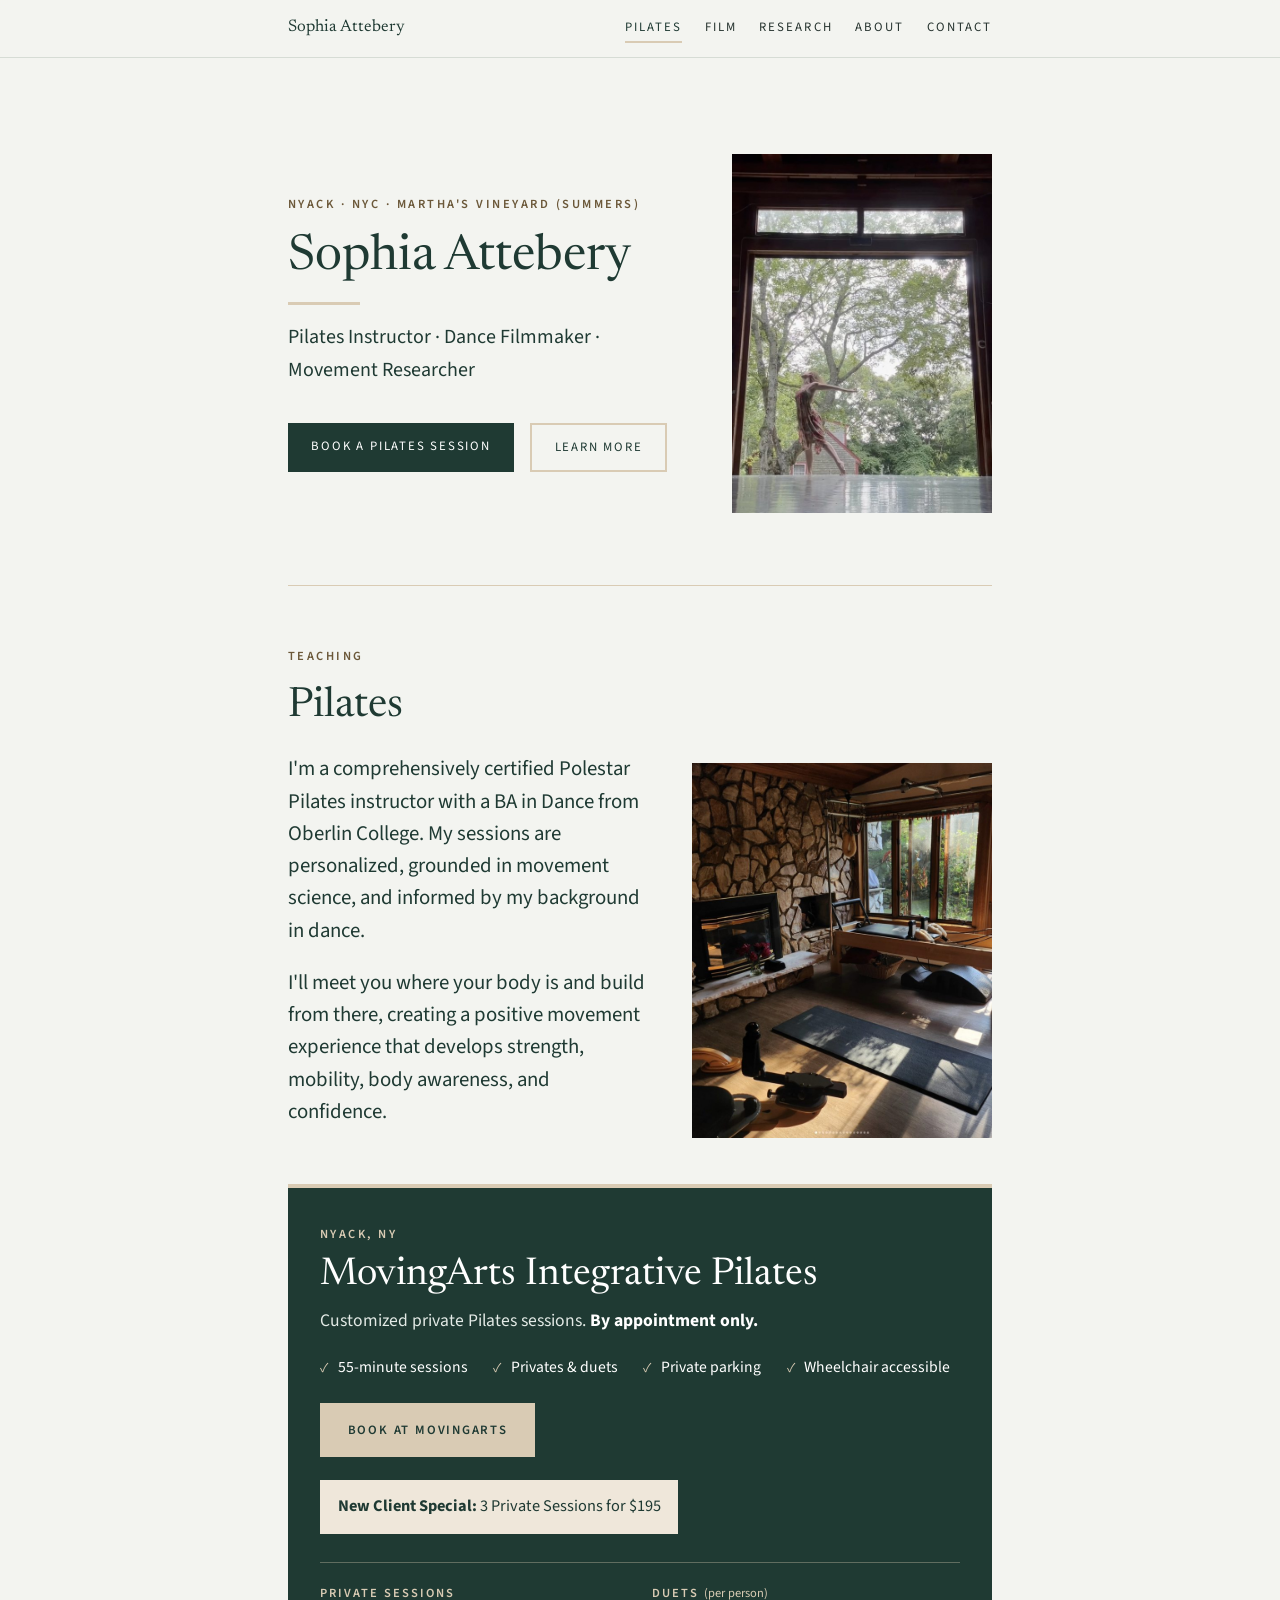
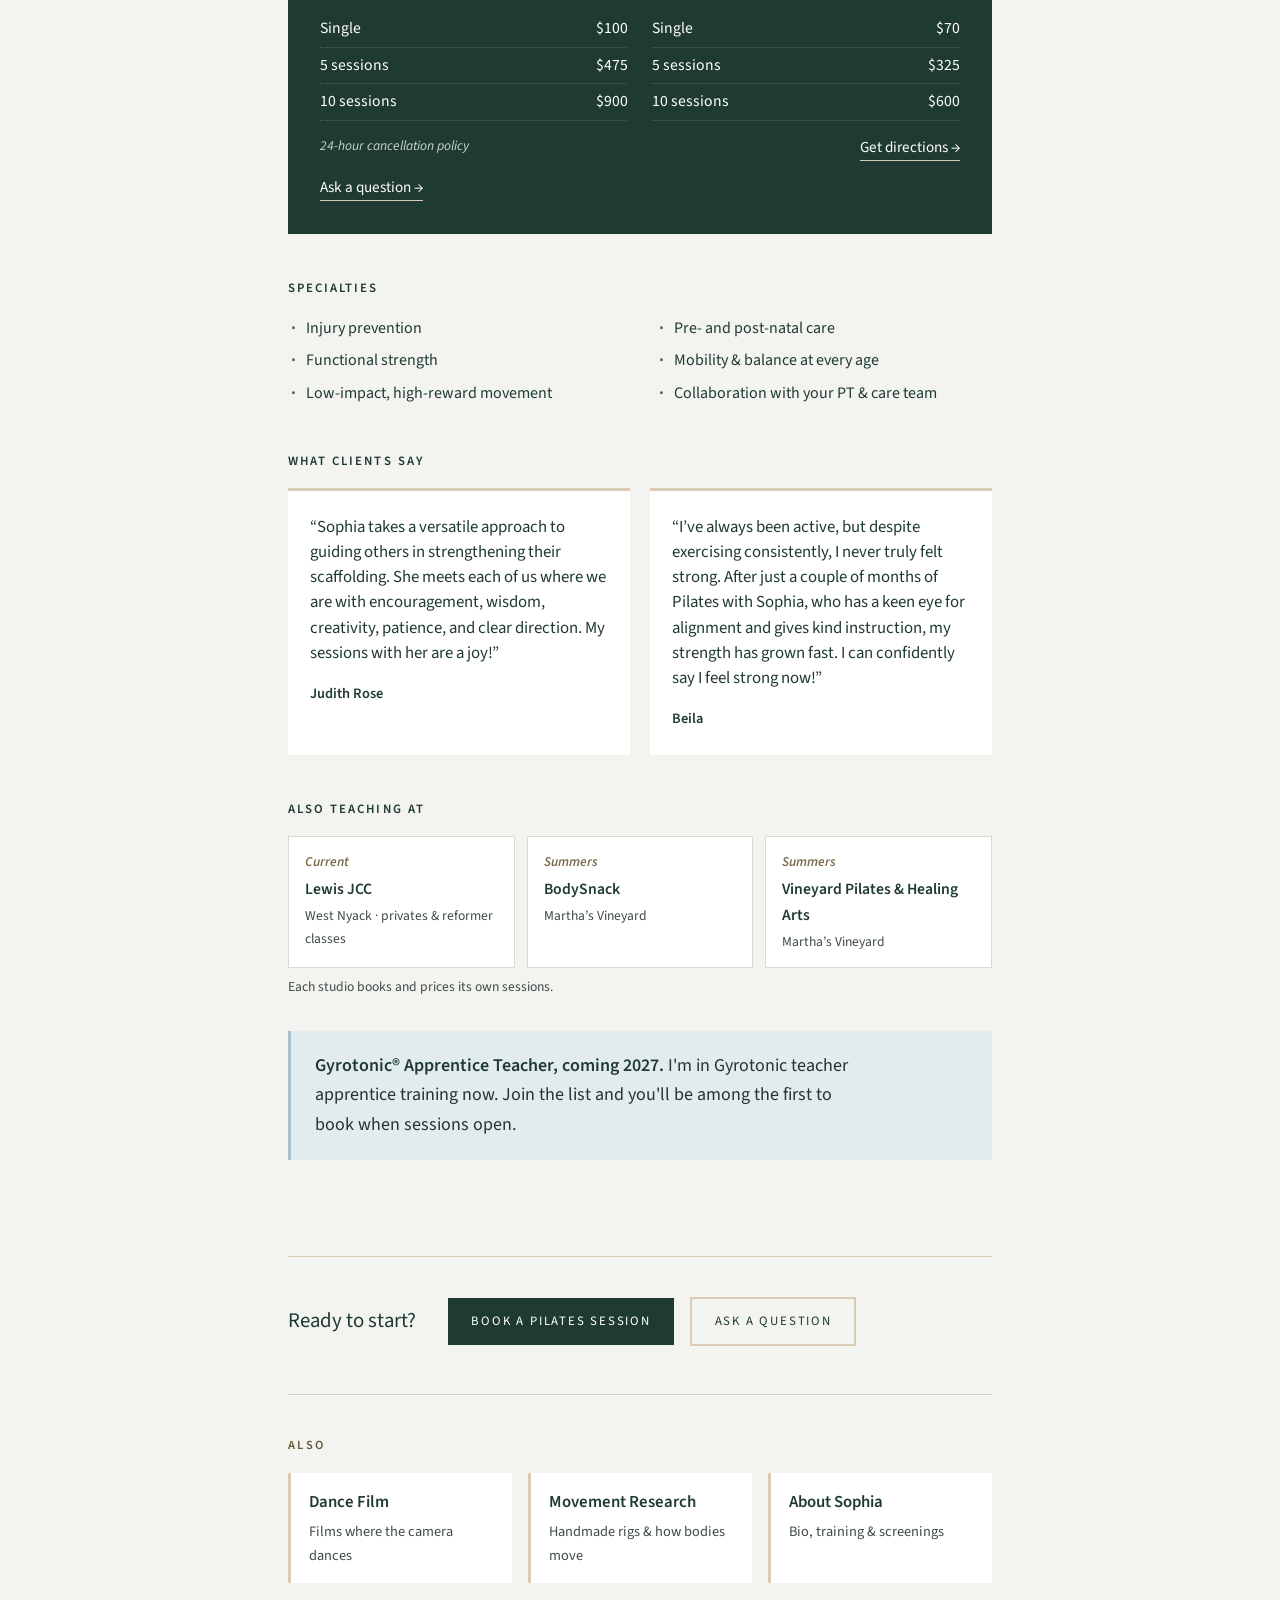
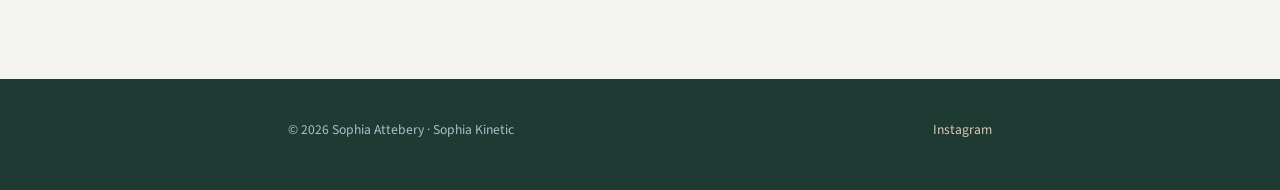
==== commit e3d629ef: "Pilates homepage with MovingArts, new photos on About/Film, Green Screen Bust on Research" ====
--- a/index.html
+++ b/index.html
@@ -12,13 +12,79 @@
 <link rel="preconnect" href="https://fonts.googleapis.com">
 <link href="https://fonts.googleapis.com/css2?family=Newsreader:ital,opsz,wght@0,6..72,400;0,6..72,500;1,6..72,400&family=Source+Sans+3:wght@400;500;600&display=swap" rel="stylesheet">
 <link rel="stylesheet" href="style.css">
+<style>
+  main > section#pilates { border-top: 1px solid var(--sand) !important; padding-top: 3.75rem !important; }
+  .also { border-top: 1px solid var(--sand); margin-top: 3rem; padding-top: 2.5rem; }
+  .also-links { display: grid; grid-template-columns: repeat(3, minmax(0,1fr)); gap: 1rem; }
+  .also-links a { display: flex; flex-direction: column; gap: 0.2rem; padding: 1rem 1.1rem; background: #fff; text-decoration: none; color: var(--ink); border-left: 3px solid var(--sand); }
+  .also-title { font-weight: 600; font-size: 1.05rem; }
+  .also-sub { font-size: 0.9rem; color: var(--ink-dim); }
+  @media (max-width: 700px) { .also-links { grid-template-columns: 1fr; } }
+
+  .pilates-head { }
+  .studio-feature { background: var(--ink); color: #fff; padding: 2.25rem 2rem 2rem; margin: 2.25rem 0 1rem; border-top: 4px solid var(--sand); }
+  .studio-eyebrow { font-size: 0.78rem; letter-spacing: 0.2em; text-transform: uppercase; font-weight: 600; color: var(--sand); margin-bottom: 0.6rem; }
+  .studio-name { font-family: 'Newsreader', serif; font-weight: 400; font-size: clamp(1.9rem, 4.5vw, 2.4rem); line-height: 1.1; margin-bottom: 0.6rem; }
+  .studio-feature .studio-desc { color: #E3EAE6; font-size: 1.1rem; margin-bottom: 1.25rem; max-width: none; }
+  .studio-facts { list-style: none; display: flex; flex-wrap: wrap; gap: 0.4rem 1.6rem; margin-bottom: 1.4rem; }
+  .studio-facts li { font-size: 0.98rem; color: #fff; padding-left: 1.1rem; position: relative; }
+  .studio-facts li::before { content: "\2713"; position: absolute; left: 0; color: var(--sand); font-size: 0.85rem; top: 0.1rem; }
+  .studio-offer { background: var(--sand-light); color: var(--ink); padding: 0.85rem 1.1rem; font-size: 1.02rem; margin-top: 1.4rem; display: inline-block; }
+  .studio-offer strong { font-weight: 700; }
+  .studio-actions { display: flex; gap: 1.5rem; align-items: center; flex-wrap: wrap; }
+  .btn.studio-btn { background: var(--sand); color: var(--ink); border-color: var(--sand); font-weight: 600; padding: 0.9rem 1.6rem; }
+  .btn.studio-btn:hover { background: #fff; border-color: #fff; color: var(--ink); }
+  .studio-link { color: #fff; text-decoration: none; border-bottom: 1px solid var(--sand); font-size: 0.95rem; }
+  .also-studios { display: grid; grid-template-columns: repeat(3, minmax(0,1fr)); gap: 0.75rem; margin-bottom: 0.5rem; }
+  .also-studios a { display: flex; flex-direction: column; gap: 0.15rem; padding: 0.85rem 1rem; background: #fff; text-decoration: none; color: var(--ink); border: 1px solid var(--rule); }
+  .also-studios .season { font-style: italic; font-weight: 600; font-size: 0.85rem; color: #7A6A4F; margin-bottom: 0.1rem; }
+  .also-studios strong { font-weight: 600; font-size: 0.98rem; }
+  .also-studios span { font-size: 0.85rem; color: var(--ink-dim); }
+  .small-note { font-size: 0.85rem !important; color: var(--ink-dim) !important; margin-bottom: 1.5rem !important; }
+  @media (max-width: 700px) { .also-studios { grid-template-columns: 1fr; } .studio-feature { padding: 1.75rem 1.25rem; margin-left: -0.5rem; margin-right: -0.5rem; } }
+
+  .studio-feature { position: relative; }
+  .studio-grid { display: block; }
+  .studio-feature .studio-desc strong { font-weight: 700; color: #fff; }
+  .studio-appt { color: var(--sand); font-weight: 600; font-size: 1rem; letter-spacing: 0.02em; margin: -0.6rem 0 1.1rem; }
+  .studio-map { display: inline-flex; align-items: center; gap: 1rem; text-decoration: none; color: var(--ink); margin: 0.5rem 0 2.5rem; }
+  .studio-map svg { display: block; width: 170px; height: auto; border: 1px solid var(--rule); transition: border-color .2s; }
+  .studio-map:hover svg { border-color: var(--ink); }
+  .studio-map .map-addr { display: block; font-size: 0.8rem; line-height: 1.35; margin-top: 0.45rem; color: #E3EAE6; }
+  .studio-map .map-go { font-size: 0.98rem; border-bottom: 1px solid var(--ink); }
+  .rates-foot { display: flex; justify-content: space-between; align-items: flex-start; gap: 1rem; flex-wrap: wrap; margin-top: 0.9rem; }
+  .rates-foot .rates-note { margin: 0 0 0.9rem !important; }
+  .rates-foot .ask-link { display: inline-block; }
+    .studio-photo { aspect-ratio: 4 / 5; border: 1px dashed rgba(217,203,180,0.6); display: flex; align-items: center; justify-content: center; color: var(--sand); font-size: 0.9rem; text-align: center; padding: 1rem; }
+  .studio-rates { display: grid; grid-template-columns: repeat(2, minmax(0, 1fr)); gap: 1.5rem; margin-top: 1.75rem; padding-top: 1.25rem; border-top: 1px solid rgba(217,203,180,0.35); }
+  .rates-title { font-size: 0.78rem; letter-spacing: 0.16em; text-transform: uppercase; font-weight: 600; color: var(--sand); margin-bottom: 0.5rem; }
+  .rates-title em { text-transform: none; letter-spacing: 0; font-style: normal; font-weight: 400; }
+  .rate { display: flex; justify-content: space-between; gap: 1rem; padding: 0.3rem 0; border-bottom: 1px dotted rgba(255,255,255,0.18); font-size: 0.98rem; color: #fff; }
+  .rate span:last-child { font-variant-numeric: tabular-nums; }
+  .studio-feature .rates-note { font-size: 0.85rem; color: #C9D5D0; margin: 0.9rem 0 0; }
+  @media (max-width: 760px) { .studio-grid { grid-template-columns: 1fr; } .studio-photo { aspect-ratio: 4 / 3; } .studio-rates { grid-template-columns: 1fr; } }
+
+  .studio-photo-img { width: 100%; aspect-ratio: 4 / 5; object-fit: cover; display: block; }
+  .spec-grid { display: block; }
+  .spec-photo { width: 100%; aspect-ratio: 4 / 5; object-fit: cover; display: block; margin-top: 2.75rem; }
+  .gyro-grid { margin: 2rem 0; }
+  .gyro-photo { width: 100%; aspect-ratio: 4 / 5; object-fit: cover; display: block; }
+  @media (max-width: 760px) { .spec-grid, .gyro-grid { grid-template-columns: 1fr; } .spec-photo { margin-top: 0; } }
+  .intro-grid { display: grid; grid-template-columns: minmax(0, 1fr) 300px; gap: 2.5rem; align-items: center; margin-top: 0.5rem; }
+  .intro-photo { width: 100%; aspect-ratio: 4 / 5; object-fit: cover; display: block; }
+  @media (max-width: 760px) { .intro-grid { grid-template-columns: 1fr; gap: 1.5rem; } }
+  .provider-note { margin: 1.25rem 0 0; padding: 0.9rem 1.1rem; border-left: 3px solid var(--sand); background: #fff; font-size: 0.98rem; color: var(--ink); max-width: 62ch; }
+  .provider-note strong { font-weight: 600; }
+  .provider-note a { color: var(--ink); border-bottom: 1px solid var(--ink); text-decoration: none; white-space: nowrap; }
+  .rate .each { font-style: normal; color: #C9D5D0; font-size: 0.85rem; }
+</style>
 </head>
 <body>
   <nav>
     <div class="nav-inner">
       <a class="wordmark" href="/">Sophia Attebery</a>
       <div class="nav-links">
-        <a href="pilates.html">Pilates</a>
+        <a href="/" aria-current="page">Pilates</a>
         <a href="film.html">Film</a>
         <a href="research.html">Research</a>
         <a href="about.html">About</a>
@@ -31,31 +97,115 @@
     <header class="hero">
       <div class="hero-grid">
       <div>
-      <div class="eyebrow">Nyack · New York City · Martha's Vineyard</div>
+      <div class="eyebrow">Nyack · NYC · Martha's Vineyard (summers)</div>
       <h1>Sophia Attebery</h1>
       <p class="roles">Pilates Instructor · Dance Filmmaker · Movement Researcher</p>
       <div class="cta-row">
         <a class="btn solid" href="https://calendar.app.google/jEEsgBt4vqy11WYi9" target="_blank" rel="noopener">Book a Pilates session</a>
-        <a class="btn" href="film.html">See the films</a>
+        <a class="btn" href="#pilates">Learn more</a>
       </div>
       </div>
       <video class="hero-video" src="hero-loop-tall.mp4" poster="hero-poster-tall.jpg" autoplay muted loop playsinline preload="auto" aria-label="Sophia dancing in an open barn doorway"></video>
       </div>
     </header>
     <main>
-    <div class="paths">
-      <a class="path" href="pilates.html"><div class="path-img" style="background-image:url('hero-poster-tall.jpg');background-position:center 70%"></div><div class="path-body"><div class="eyebrow" style="margin:0">Teaching</div><h2>Pilates</h2><p>Personalized private and duet sessions in Nyack and on Martha&rsquo;s Vineyard.</p><span class="go">Book a session →</span></div></a>
-      <a class="path" href="film.html"><div class="path-img" style="background-image:url('https://i.ytimg.com/vi/45dHlHgkWAM/hqdefault.jpg')"></div><div class="path-body"><div class="eyebrow" style="margin:0">Dance &amp; Film</div><h2>Dance Film</h2><p>Films where the camera dances, screened from Brooklyn to Tasmania.</p><span class="go">Watch the films →</span></div></a>
-      <a class="path" href="research.html"><div class="path-img" style="background-image:url('https://i.ytimg.com/vi/TrdNuLnmQZw/hqdefault.jpg')"></div><div class="path-body"><div class="eyebrow" style="margin:0">Research</div><h2>Movement Research</h2><p>Handmade camera rigs and the study of how bodies move.</p><span class="go">See the work →</span></div></a>
+    <section id="pilates">
+      <div class="pilates-head">
+        <div class="eyebrow">Teaching</div>
+        <h2>Pilates</h2>
+      </div>
+<div class="intro-grid">
+        <div>
+          <p class="lead">I'm a comprehensively certified Polestar Pilates instructor with a BA in Dance from Oberlin College. My sessions are personalized, grounded in movement science, and informed by my background in dance.</p>
+          <p class="lead">I'll meet you where your body is and build from there, creating a positive movement experience that develops strength, mobility, body awareness, and confidence.</p>
+        </div>
+        <img class="intro-photo" src="studio-sunlit.jpg" alt="Sunlit MovingArts studio with a Pilates Cadillac, stone fireplace and garden windows">
+      </div>
+
+      <div class="studio-feature">
+        <div class="studio-grid">
+        <div class="studio-main">
+        <div class="studio-eyebrow">Nyack, NY</div>
+        <h3 class="studio-name">MovingArts Integrative Pilates</h3>
+        <p class="studio-desc">Customized private Pilates sessions. <strong>By appointment only.</strong></p>
+        <ul class="studio-facts">
+          <li>55-minute sessions</li>
+          <li>Privates &amp; duets</li>
+          <li>Private parking</li>
+          <li>Wheelchair accessible</li>
+        </ul>
+        <div class="studio-actions">
+          <a class="btn studio-btn" href="https://calendar.app.google/jEEsgBt4vqy11WYi9" target="_blank" rel="noopener">Book at MovingArts</a>
+        </div>
+        <div class="studio-offer"><strong>New Client Special:</strong> 3 Private Sessions for $195</div>
+        <div class="studio-rates">
+          <div class="rates-col">
+            <div class="rates-title">Private sessions</div>
+            <div class="rate"><span>Single</span><span>$100</span></div>
+            <div class="rate"><span>5 sessions</span><span>$475</span></div>
+            <div class="rate"><span>10 sessions</span><span>$900</span></div>
+          </div>
+          <div class="rates-col">
+            <div class="rates-title">Duets <em>(per person)</em></div>
+            <div class="rate"><span>Single</span><span>$70</span></div>
+            <div class="rate"><span>5 sessions</span><span>$325</span></div>
+            <div class="rate"><span>10 sessions</span><span>$600</span></div>
+          </div>
+        </div>
+        <div class="rates-foot"><div><p class="rates-note"><em>24-hour cancellation policy</em></p><a class="studio-link ask-link" href="contact.html">Ask a question →</a></div><a class="studio-link" href="https://www.google.com/maps/dir/?api=1&amp;destination=266+Piermont+Ave,+Nyack,+NY+10960" target="_blank" rel="noopener" aria-label="Get directions to MovingArts, 266 Piermont Ave, Nyack (opens Google Maps)">Get directions →</a></div>
+        </div>
+        </div>
+      </div>
+
+      <div class="spec-grid">
+        <div>
+      <h3 class="subhead">Specialties</h3>
+        <ul class="focus-list">
+          <li>Injury prevention</li>
+          <li>Pre- and post-natal care</li>
+          <li>Functional strength</li>
+          <li>Mobility &amp; balance at every age</li>
+          <li>Low-impact, high-reward movement</li>
+          <li>Collaboration with your PT &amp; care team</li>
+        </ul>
+        </div>
+      </div>
+      <h3 class="subhead">What clients say</h3>
+      <div class="testimonials">
+        <figure class="quote">
+          <blockquote>&ldquo;Sophia takes a versatile approach to guiding others in strengthening their scaffolding. She meets each of us where we are with encouragement, wisdom, creativity, patience, and clear direction. My sessions with her are a joy!&rdquo;</blockquote>
+          <figcaption>Judith Rose</figcaption>
+        </figure>
+        <figure class="quote">
+          <blockquote>&ldquo;I&rsquo;ve always been active, but despite exercising consistently, I never truly felt strong. After just a couple of months of Pilates with Sophia, who has a keen eye for alignment and gives kind instruction, my strength has grown fast. I can confidently say I feel strong now!&rdquo;</blockquote>
+          <figcaption>Beila</figcaption>
+        </figure>
+      </div>
+      <h3 class="subhead">Also teaching at</h3>
+      <div class="also-studios">
+        <a href="https://jccrockland.org/pilates_rate_card" target="_blank" rel="noopener"><em class="season">Current</em><strong>Lewis JCC</strong><span>West Nyack · privates &amp; reformer classes</span></a>
+        <a href="https://www.bodysnack.net/sessions" target="_blank" rel="noopener"><em class="season">Summers</em><strong>BodySnack</strong><span>Martha&rsquo;s Vineyard</span></a>
+        <a href="https://www.vineyardpilates.com" target="_blank" rel="noopener"><em class="season">Summers</em><strong>Vineyard Pilates &amp; Healing Arts</strong><span>Martha&rsquo;s Vineyard</span></a>
+      </div>
+      <p class="small-note">Each studio books and prices its own sessions.</p>
+      <div class="gyro-grid">
+      <div class="note" style="margin:0">
+        <p><strong style="font-weight:600;color:var(--ink)">Gyrotonic® Apprentice Teacher, coming 2027.</strong> I'm in Gyrotonic teacher apprentice training now. Join the list and you'll be among the first to book when sessions open.</p>
+      </div>
+      </div>
+    </section>
+    <div class="next-cta">
+      <p>Ready to start?</p>
+      <a class="btn solid" href="https://calendar.app.google/jEEsgBt4vqy11WYi9" target="_blank" rel="noopener">Book a Pilates session</a>
+      <a class="btn" href="contact.html">Ask a question</a>
     </div>
-    <figure class="home-quote">
-      <blockquote>&ldquo;She meets each of us where we are with encouragement, wisdom, creativity, patience, and clear direction. My sessions with her are a joy!&rdquo;</blockquote>
-      <figcaption>Judith Rose, Pilates client</figcaption>
-    </figure>
-    <div class="next-cta">
-      <p>Have a question or an idea?</p>
-      <a class="btn solid" href="contact.html">Get in touch</a>
-      <a class="btn" href="about.html">About Sophia</a>
+    <div class="also">
+      <div class="eyebrow">Also</div>
+      <div class="also-links">
+        <a href="film.html"><span class="also-title">Dance Film</span><span class="also-sub">Films where the camera dances</span></a>
+        <a href="research.html"><span class="also-title">Movement Research</span><span class="also-sub">Handmade rigs &amp; how bodies move</span></a>
+        <a href="about.html"><span class="also-title">About Sophia</span><span class="also-sub">Bio, training &amp; screenings</span></a>
+      </div>
     </div>
     </main>
   </div>
--- a/style.css
+++ b/style.css
@@ -237,3 +237,28 @@
   .home-quote blockquote { font-size: clamp(1.2rem, 2.4vw, 1.4rem); }
   .quote blockquote { font-size: 1.05rem !important; }
   .where-name { font-size: 1.15rem !important; font-weight: 600; }
+
+  /* photos & stills */
+  .about-hero { margin: 3.5rem 0 3rem; }
+  .about-hero img { width: 100%; height: auto; display: block; }
+  .about-hero.about-foot { margin: 3.5rem 0 0; }
+  .about-body { max-width: 720px; }
+  .about-body p { color: var(--ink-soft); max-width: none; margin-bottom: 1.25rem; }
+  .about-body h1 { margin-bottom: 1.5rem; }
+  .about-inset { float: left; width: 230px; margin: 0.4rem 2rem 1.25rem 0; }
+  .about-inset img { width: 100%; height: auto; display: block; }
+  .about-body .facts, .about-body > div, .about-mid { clear: both; }
+  .about-mid { margin: 2rem 0 2.5rem; }
+  .about-mid img { width: 100%; height: auto; display: block; }
+  .research-photo { margin: 2rem 0 2.5rem; }
+  @media (max-width: 600px) { .about-inset { float: none; width: 200px; margin: 0 0 1.5rem; } .about-hero { margin-top: 2rem; } }
+  figcaption { font-size: 0.8rem; color: var(--ink-dim); margin-top: 0.1rem; }
+  .film-hero { margin: 0 0 2rem; }
+  .film-hero img { width: 100%; height: auto; display: block; }
+  .film-hero figcaption, .stills figcaption { margin-top: 0.5rem; }
+  .stills { display: grid; grid-template-columns: 1.796fr 1fr; gap: 1.25rem; margin: 2.5rem 0 0; align-items: start; }
+  .stills figure { margin: 0; }
+  .stills img { width: 100%; height: auto; display: block; }
+  @media (max-width: 720px) { .stills { grid-template-columns: 1fr; } }
+  .about-body .lead { max-width: none !important; }
+  .stills.stills-one { grid-template-columns: 1fr; }
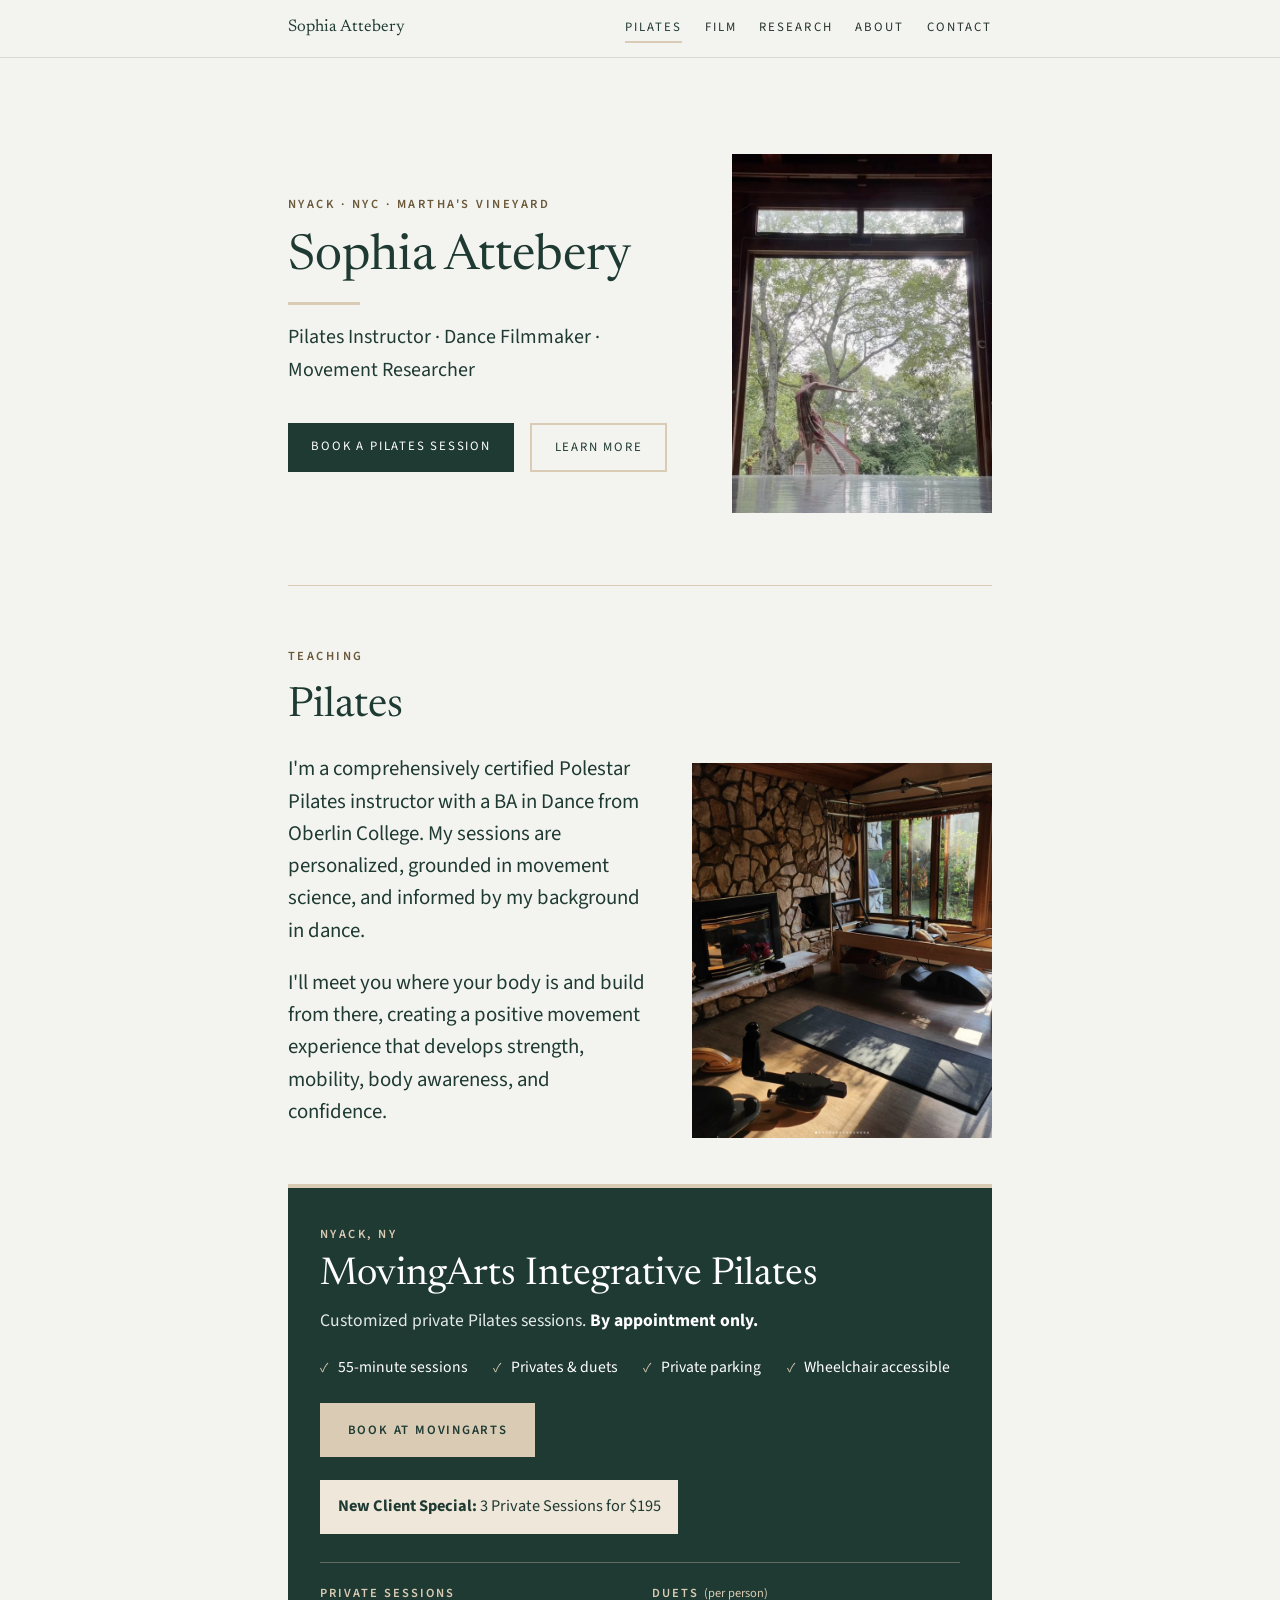
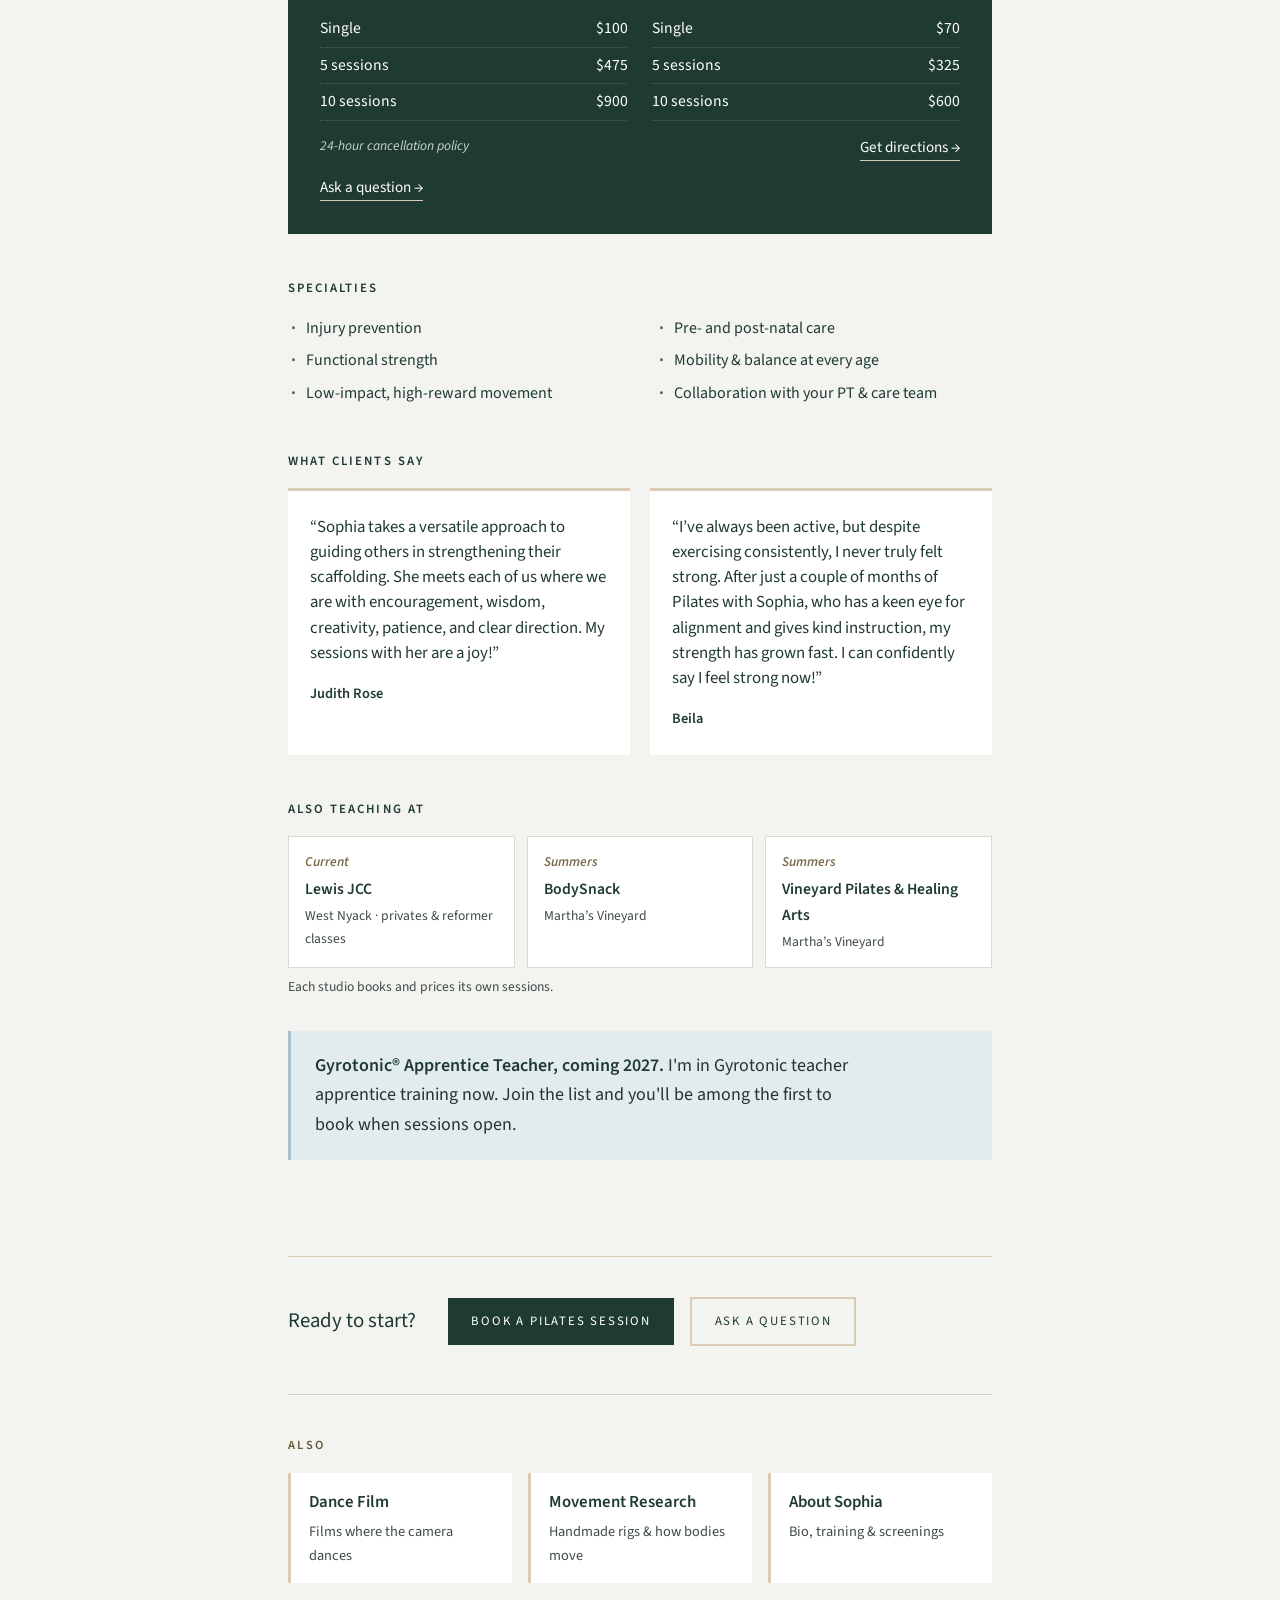
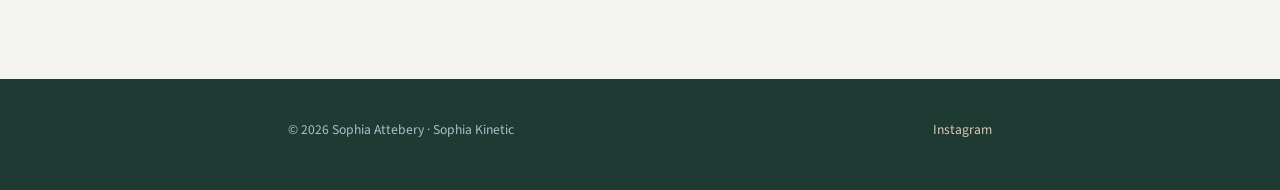
==== commit 0571b143: "Update index.html" ====
--- a/index.html
+++ b/index.html
@@ -97,7 +97,7 @@
     <header class="hero">
       <div class="hero-grid">
       <div>
-      <div class="eyebrow">Nyack · NYC · Martha's Vineyard (summers)</div>
+      <div class="eyebrow">Nyack · NYC · Martha's Vineyard </div>
       <h1>Sophia Attebery</h1>
       <p class="roles">Pilates Instructor · Dance Filmmaker · Movement Researcher</p>
       <div class="cta-row">
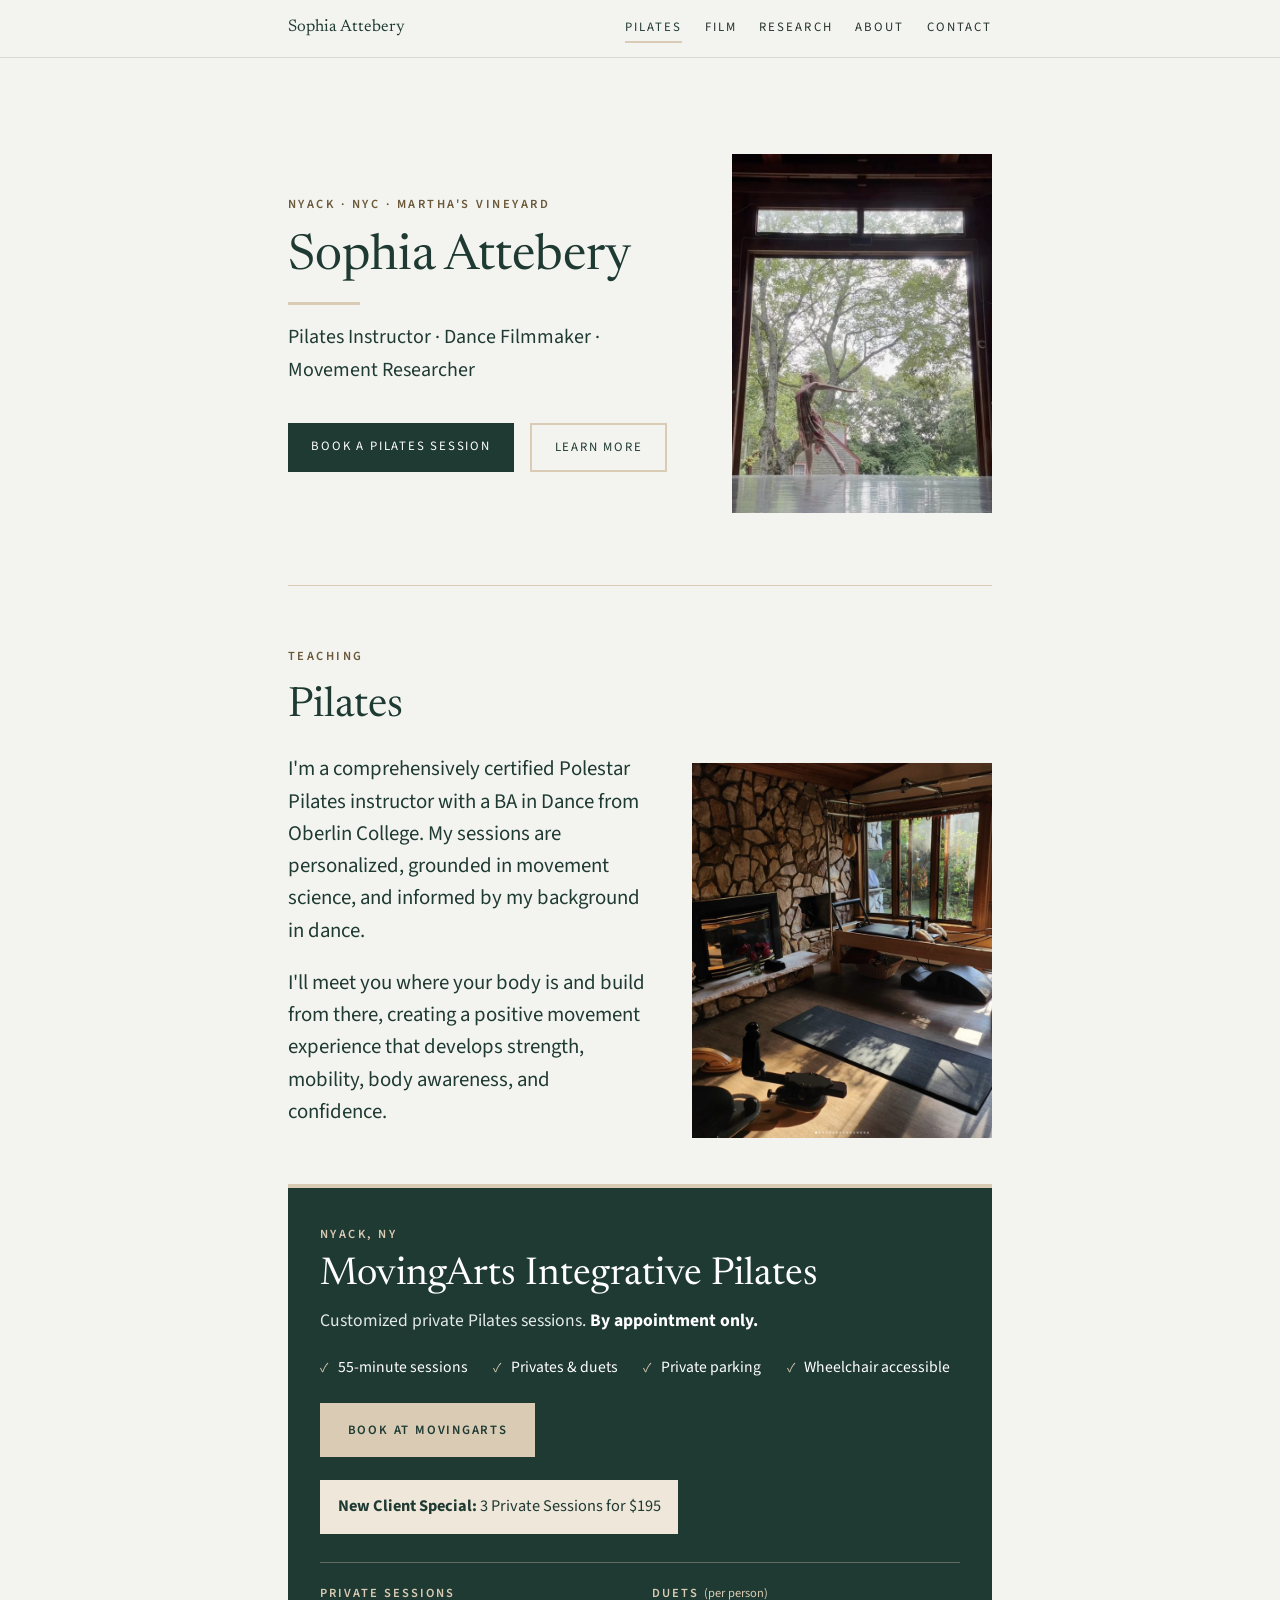
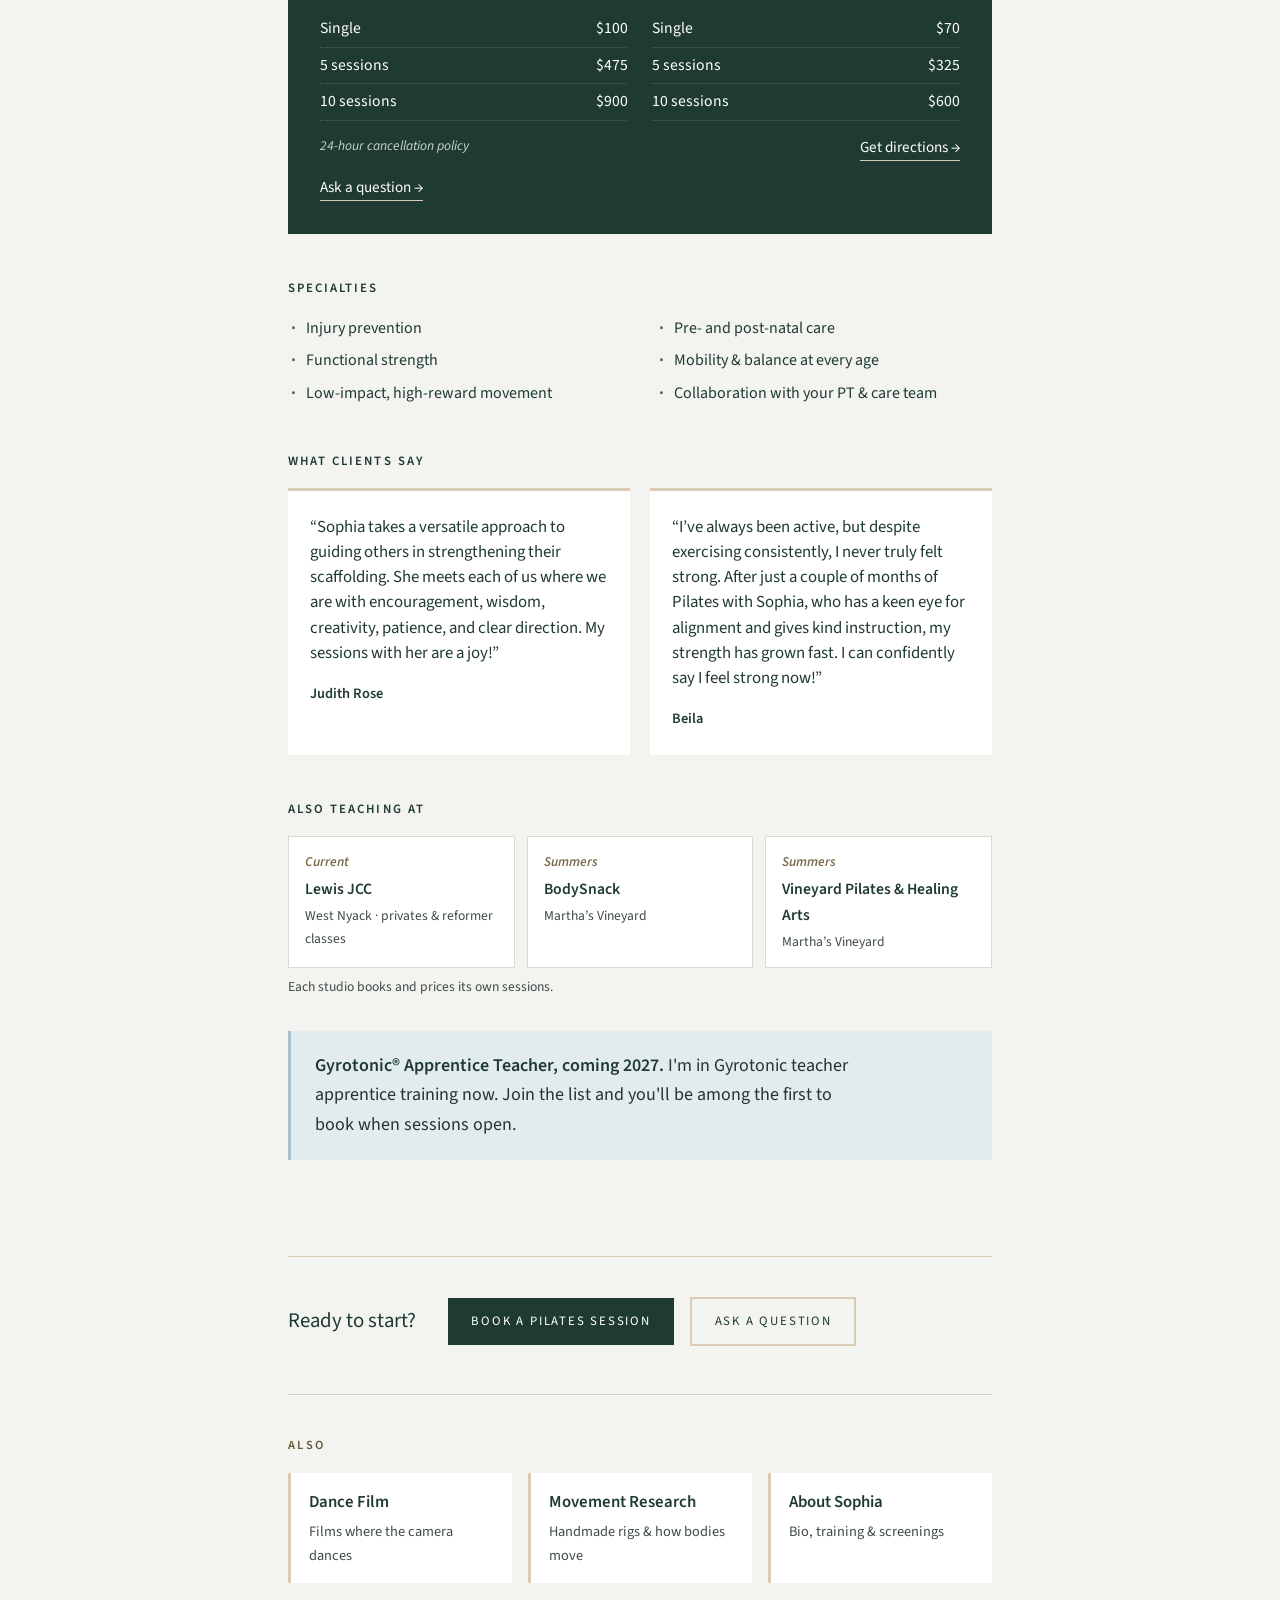
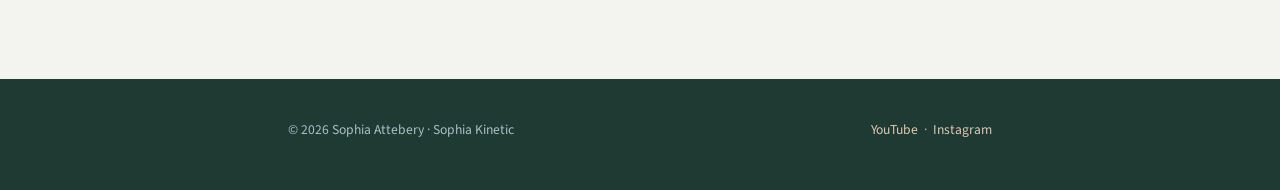
==== commit 1edc485a: "Add YouTube link to footer" ====
--- a/index.html
+++ b/index.html
@@ -212,7 +212,7 @@
 
   <div class="footer-band"><footer>
     <span>© 2026 Sophia Attebery · Sophia Kinetic</span>
-    <span><a href="https://www.instagram.com/sophikinetic/" target="_blank" rel="noopener">Instagram</a></span>
+    <span><a href="https://www.youtube.com/@sophiaattebery" target="_blank" rel="noopener">YouTube</a> &nbsp;·&nbsp; <a href="https://www.instagram.com/sophikinetic/" target="_blank" rel="noopener">Instagram</a></span>
   </footer></div>
   <div id="lb" hidden><button class="lb-close" aria-label="Close video">&times;</button><div class="lb-frame"></div></div>
   <script src="site.js"></script>
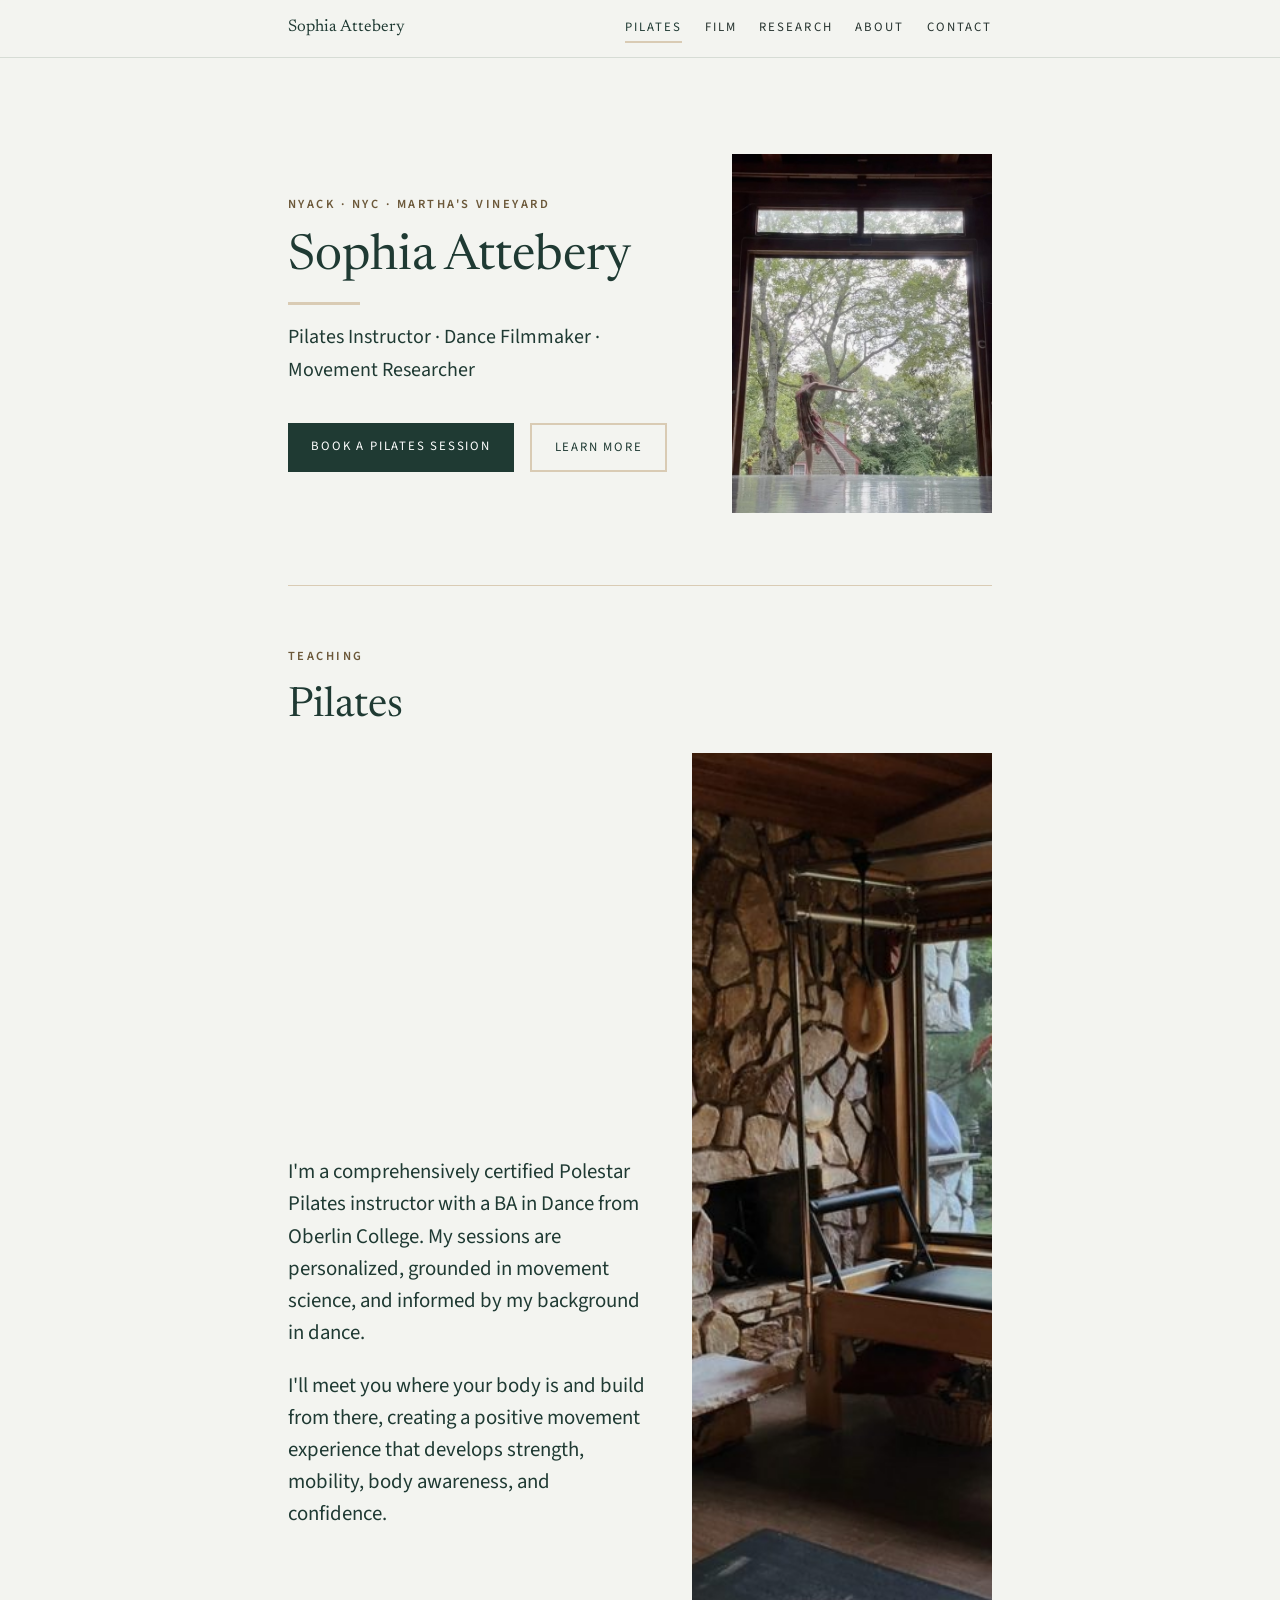
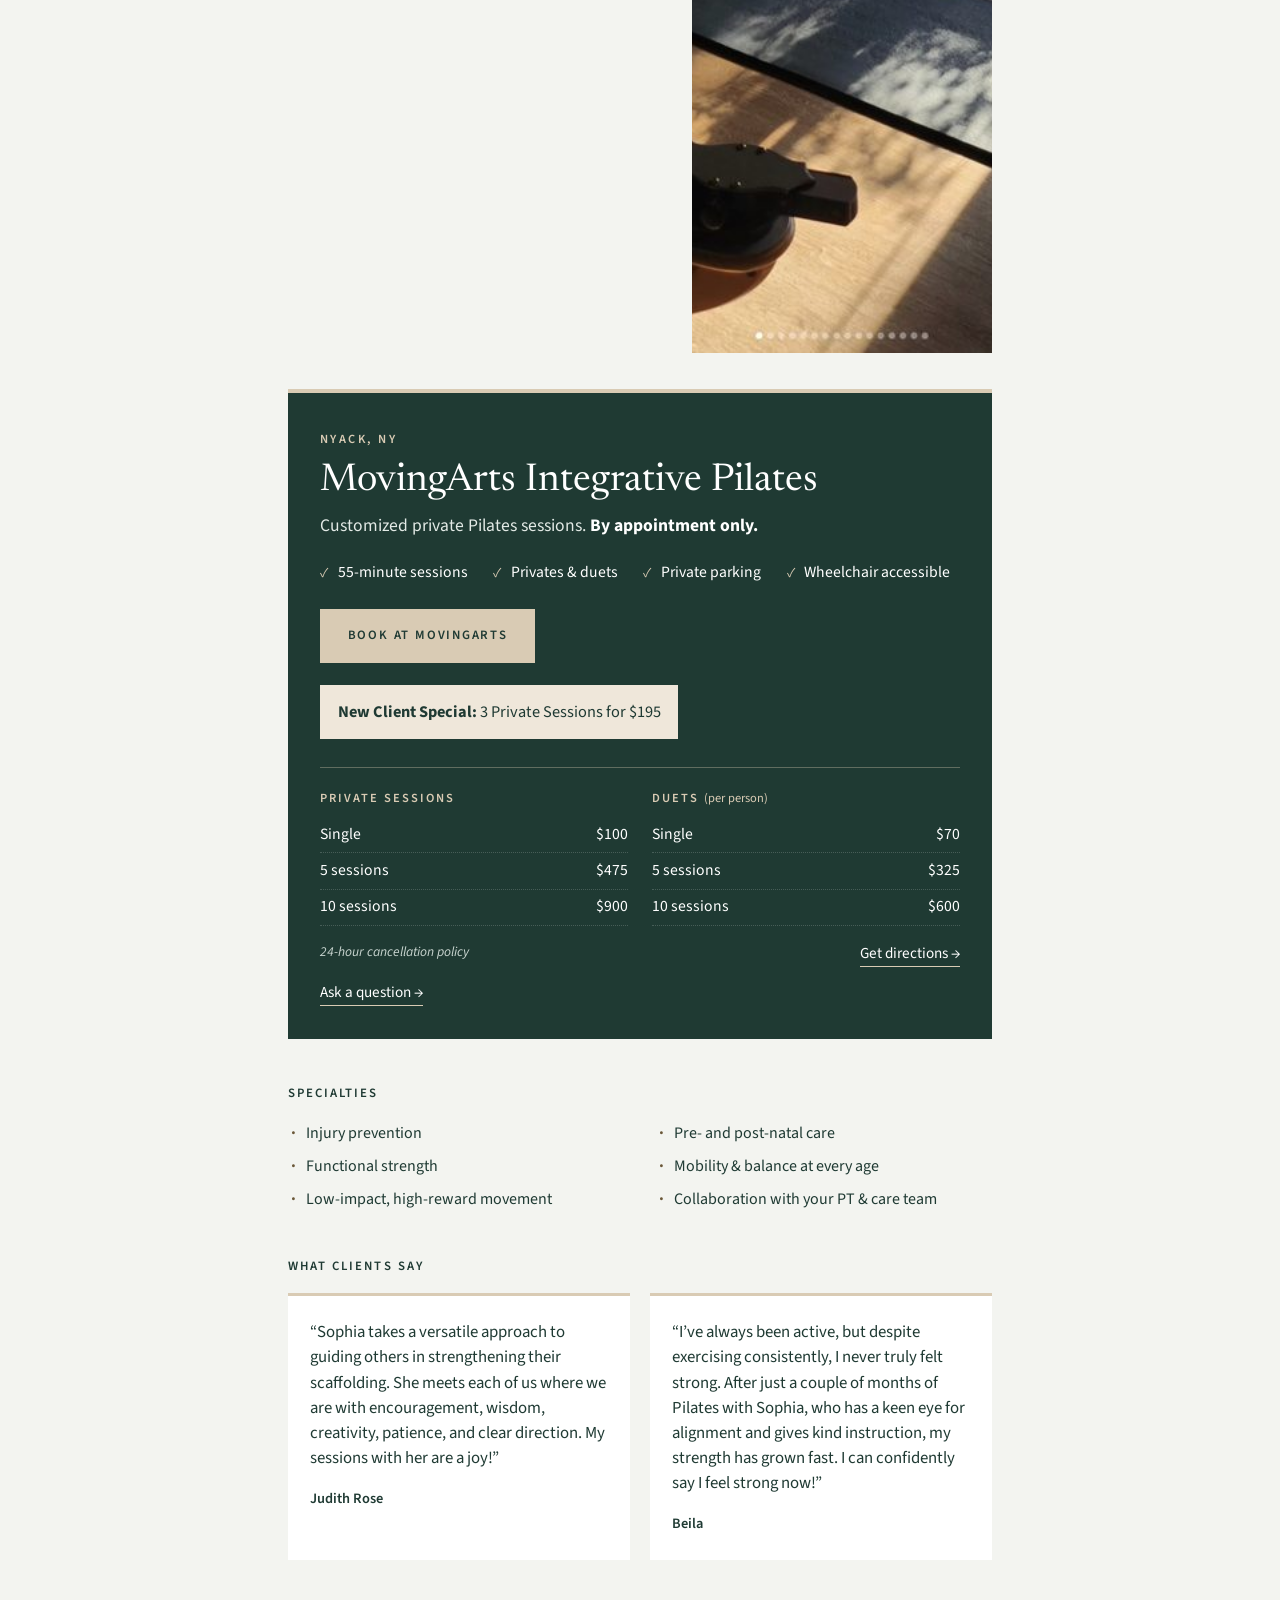
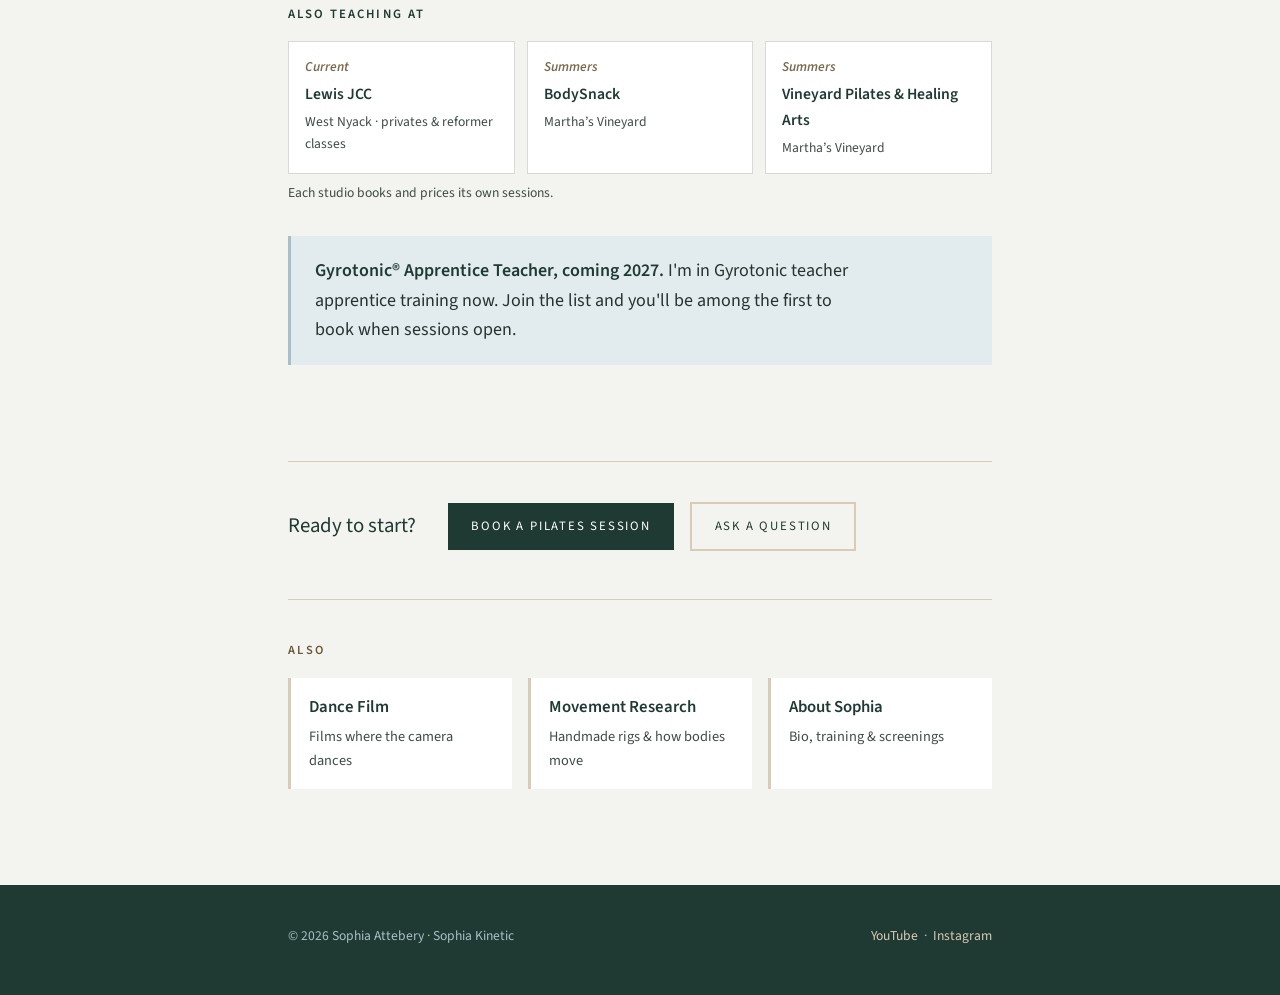
==== commit 5317dad3: "Add painted-eye favicon; studio photo 3:4" ====
--- a/index.html
+++ b/index.html
@@ -11,6 +11,9 @@
 <meta property="og:type" content="website">
 <link rel="preconnect" href="https://fonts.googleapis.com">
 <link href="https://fonts.googleapis.com/css2?family=Newsreader:ital,opsz,wght@0,6..72,400;0,6..72,500;1,6..72,400&family=Source+Sans+3:wght@400;500;600&display=swap" rel="stylesheet">
+<link rel="icon" href="/favicon.ico" sizes="any">
+<link rel="icon" type="image/png" sizes="32x32" href="/favicon-32.png">
+<link rel="apple-touch-icon" href="/apple-touch-icon.png">
 <link rel="stylesheet" href="style.css">
 <style>
   main > section#pilates { border-top: 1px solid var(--sand) !important; padding-top: 3.75rem !important; }
@@ -71,7 +74,7 @@
   .gyro-photo { width: 100%; aspect-ratio: 4 / 5; object-fit: cover; display: block; }
   @media (max-width: 760px) { .spec-grid, .gyro-grid { grid-template-columns: 1fr; } .spec-photo { margin-top: 0; } }
   .intro-grid { display: grid; grid-template-columns: minmax(0, 1fr) 300px; gap: 2.5rem; align-items: center; margin-top: 0.5rem; }
-  .intro-photo { width: 100%; aspect-ratio: 4 / 5; object-fit: cover; display: block; }
+  .intro-photo { width: 100%; aspect-ratio: 3 / 4; object-fit: cover; display: block; }
   @media (max-width: 760px) { .intro-grid { grid-template-columns: 1fr; gap: 1.5rem; } }
   .provider-note { margin: 1.25rem 0 0; padding: 0.9rem 1.1rem; border-left: 3px solid var(--sand); background: #fff; font-size: 0.98rem; color: var(--ink); max-width: 62ch; }
   .provider-note strong { font-weight: 600; }
@@ -119,7 +122,7 @@
           <p class="lead">I'm a comprehensively certified Polestar Pilates instructor with a BA in Dance from Oberlin College. My sessions are personalized, grounded in movement science, and informed by my background in dance.</p>
           <p class="lead">I'll meet you where your body is and build from there, creating a positive movement experience that develops strength, mobility, body awareness, and confidence.</p>
         </div>
-        <img class="intro-photo" src="studio-sunlit.jpg" alt="Sunlit MovingArts studio with a Pilates Cadillac, stone fireplace and garden windows">
+        <img class="intro-photo" src="studio-sunlit.jpg" alt="The MovingArts studio: a Gyrotonic machine and Pilates Cadillac by a stone fireplace and garden windows" width="900" height="1200">
       </div>
 
       <div class="studio-feature">
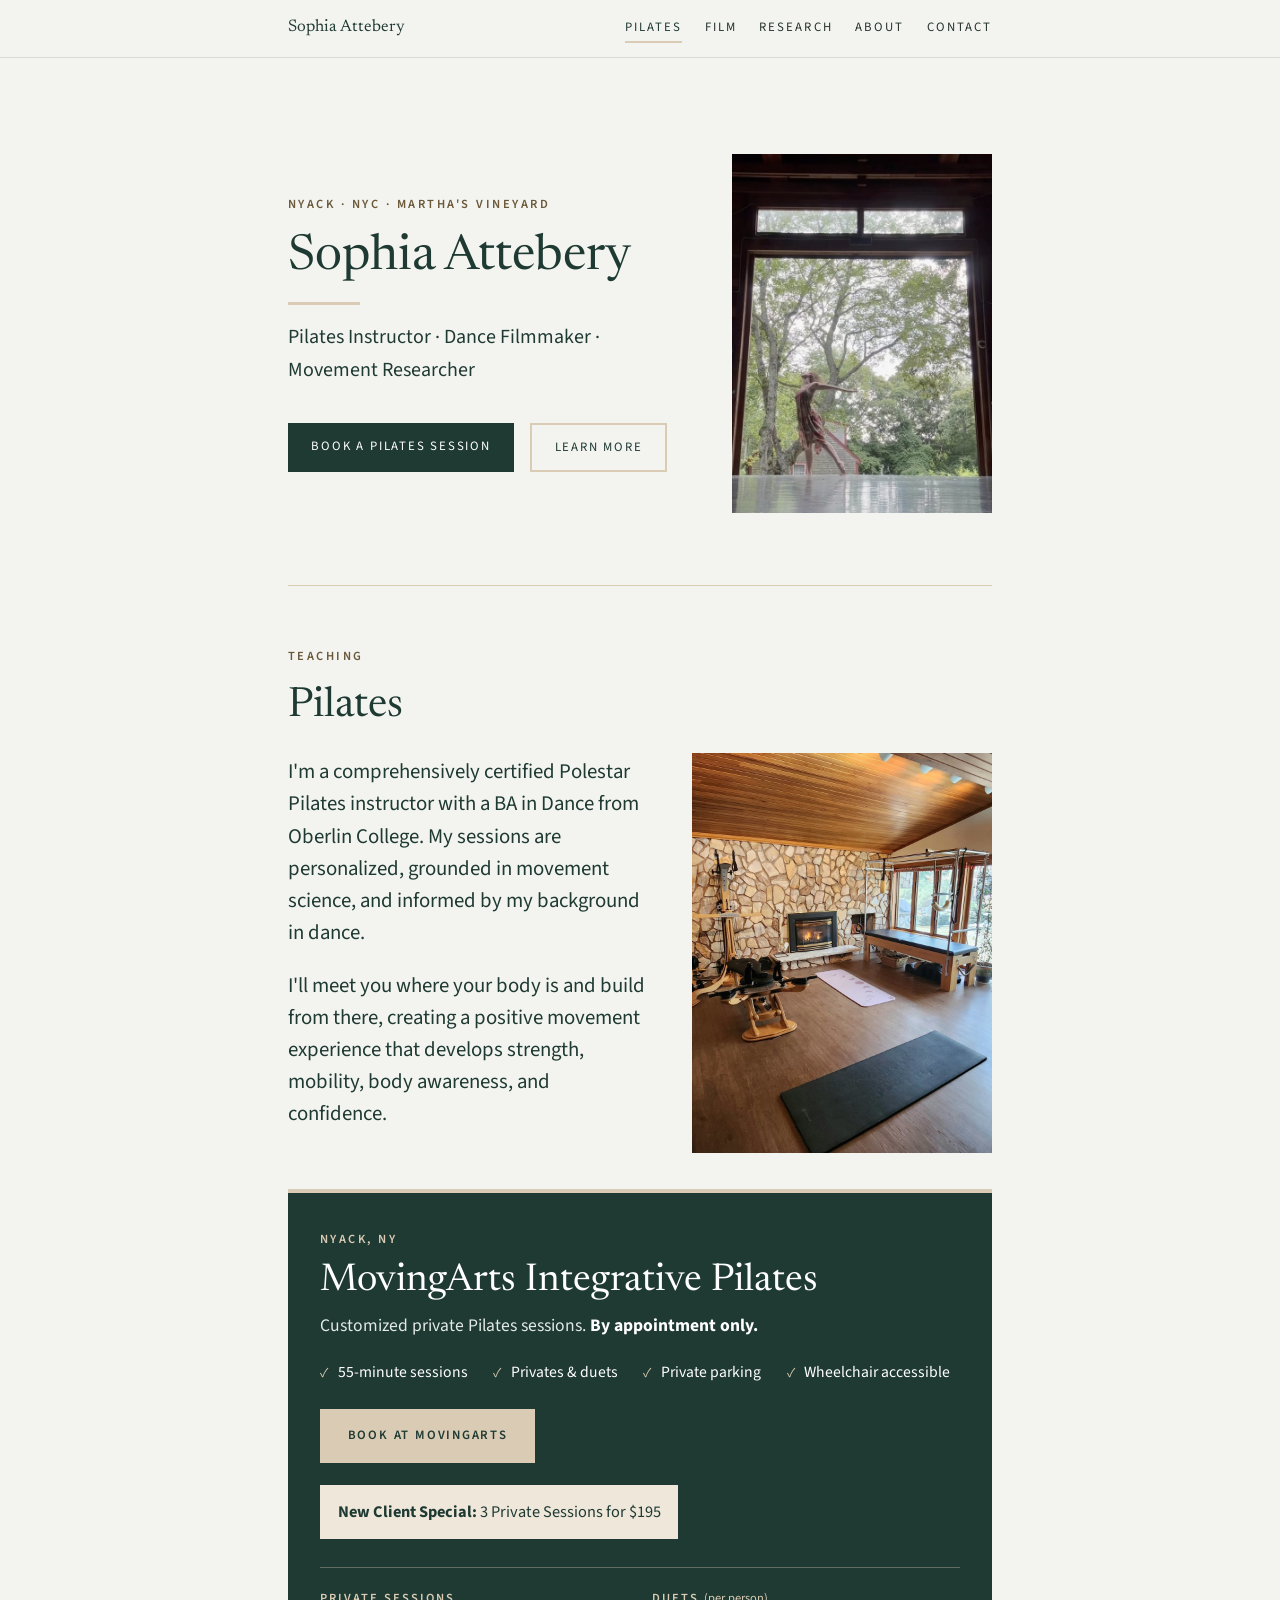
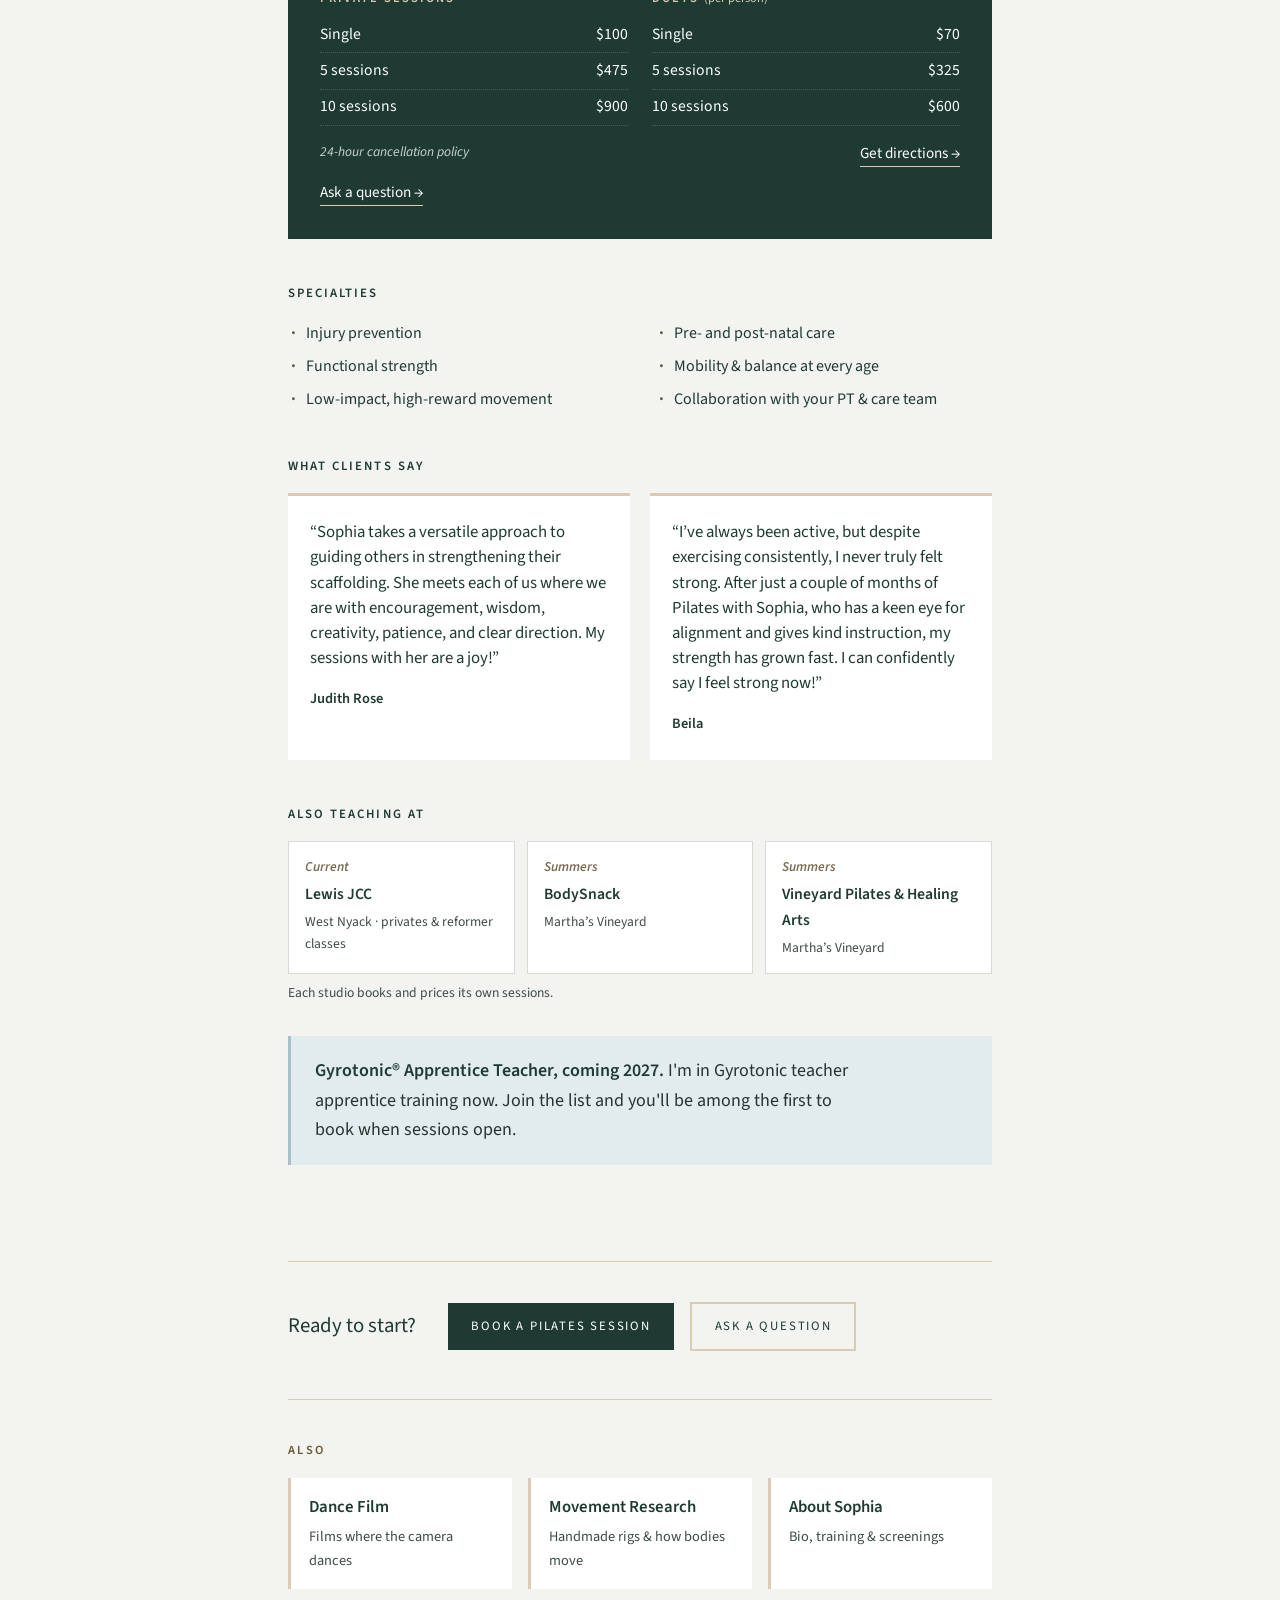
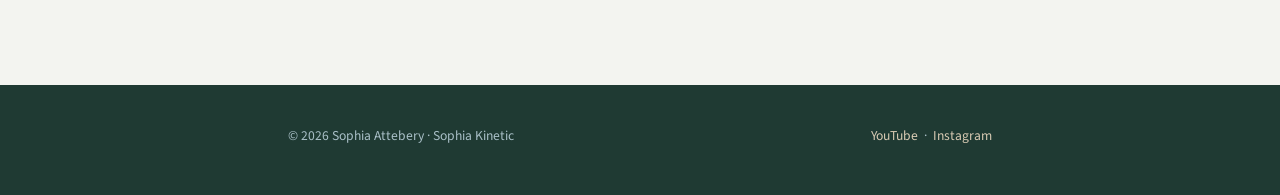
==== commit 80a84a08: "Fix studio photo height in Safari" ====
--- a/index.html
+++ b/index.html
@@ -74,7 +74,7 @@
   .gyro-photo { width: 100%; aspect-ratio: 4 / 5; object-fit: cover; display: block; }
   @media (max-width: 760px) { .spec-grid, .gyro-grid { grid-template-columns: 1fr; } .spec-photo { margin-top: 0; } }
   .intro-grid { display: grid; grid-template-columns: minmax(0, 1fr) 300px; gap: 2.5rem; align-items: center; margin-top: 0.5rem; }
-  .intro-photo { width: 100%; aspect-ratio: 3 / 4; object-fit: cover; display: block; }
+  .intro-photo { width: 100%; height: auto; aspect-ratio: 3 / 4; object-fit: cover; display: block; }
   @media (max-width: 760px) { .intro-grid { grid-template-columns: 1fr; gap: 1.5rem; } }
   .provider-note { margin: 1.25rem 0 0; padding: 0.9rem 1.1rem; border-left: 3px solid var(--sand); background: #fff; font-size: 0.98rem; color: var(--ink); max-width: 62ch; }
   .provider-note strong { font-weight: 600; }
